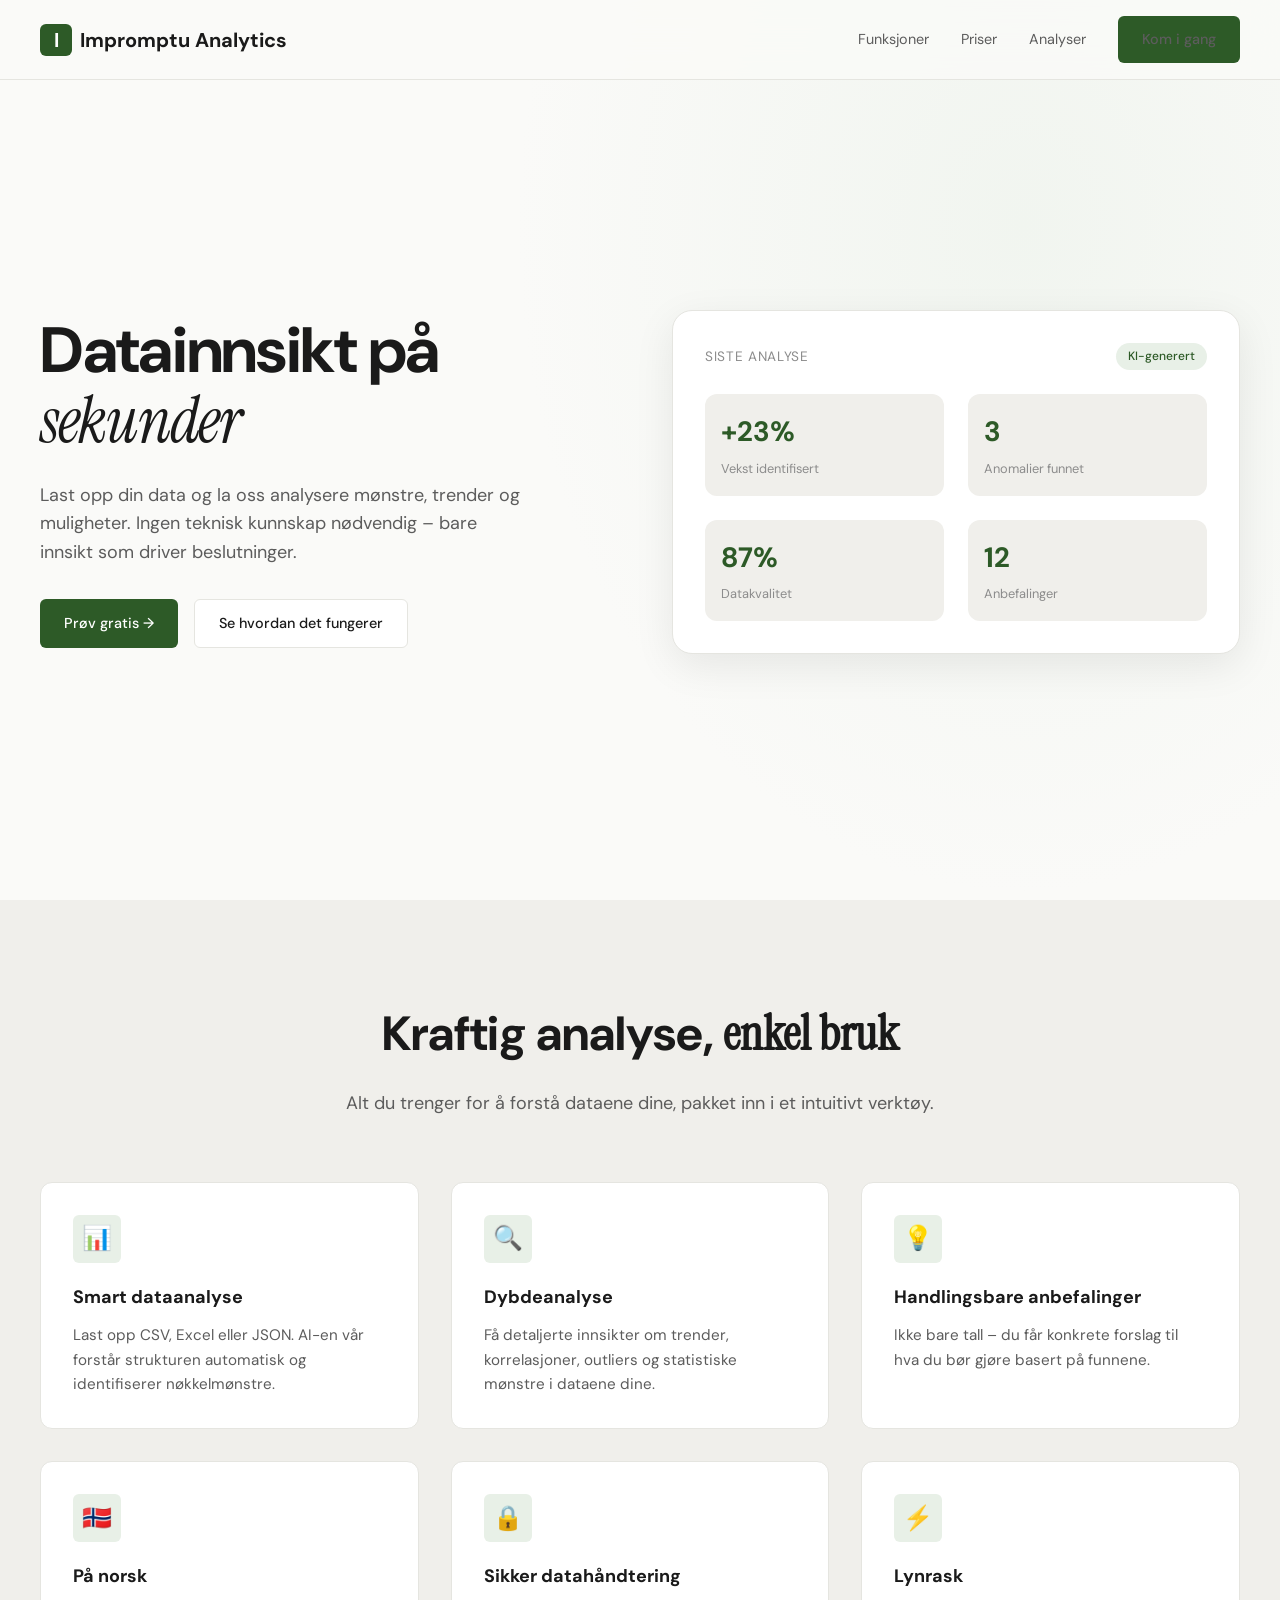
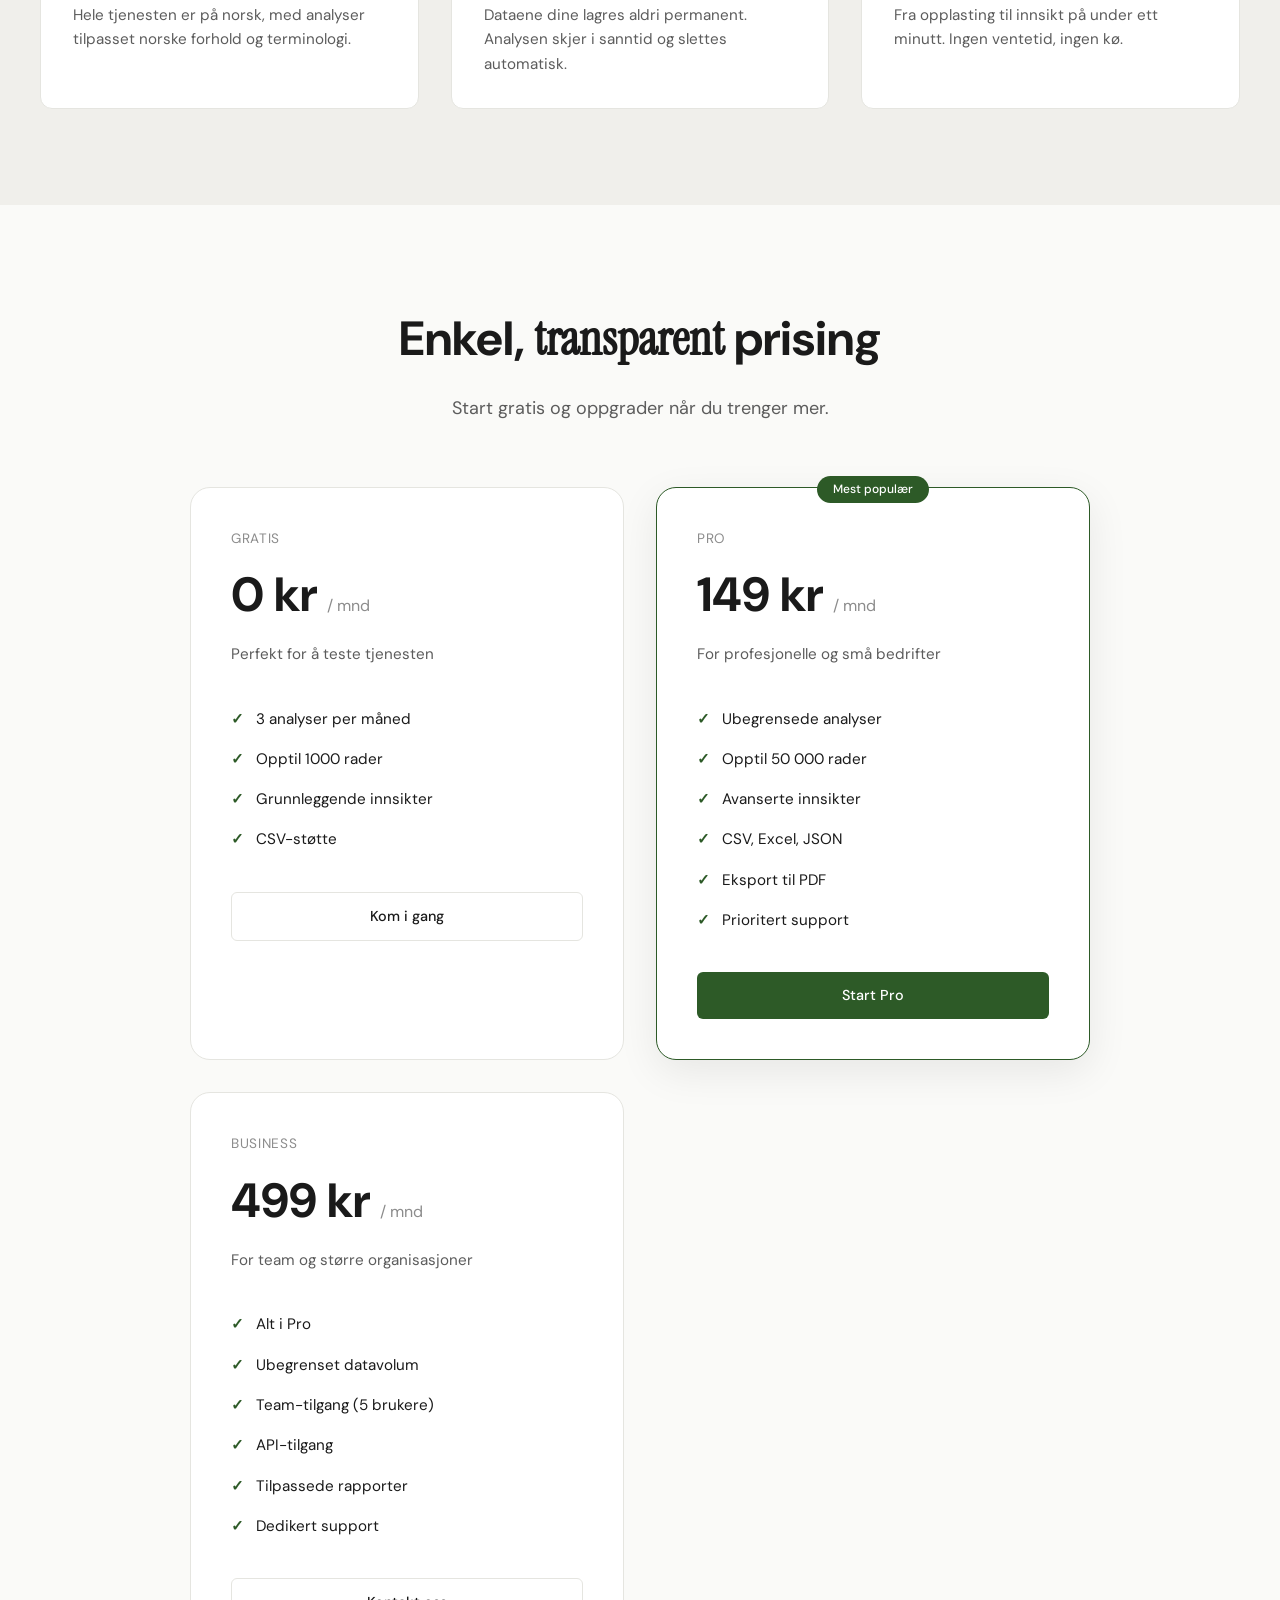
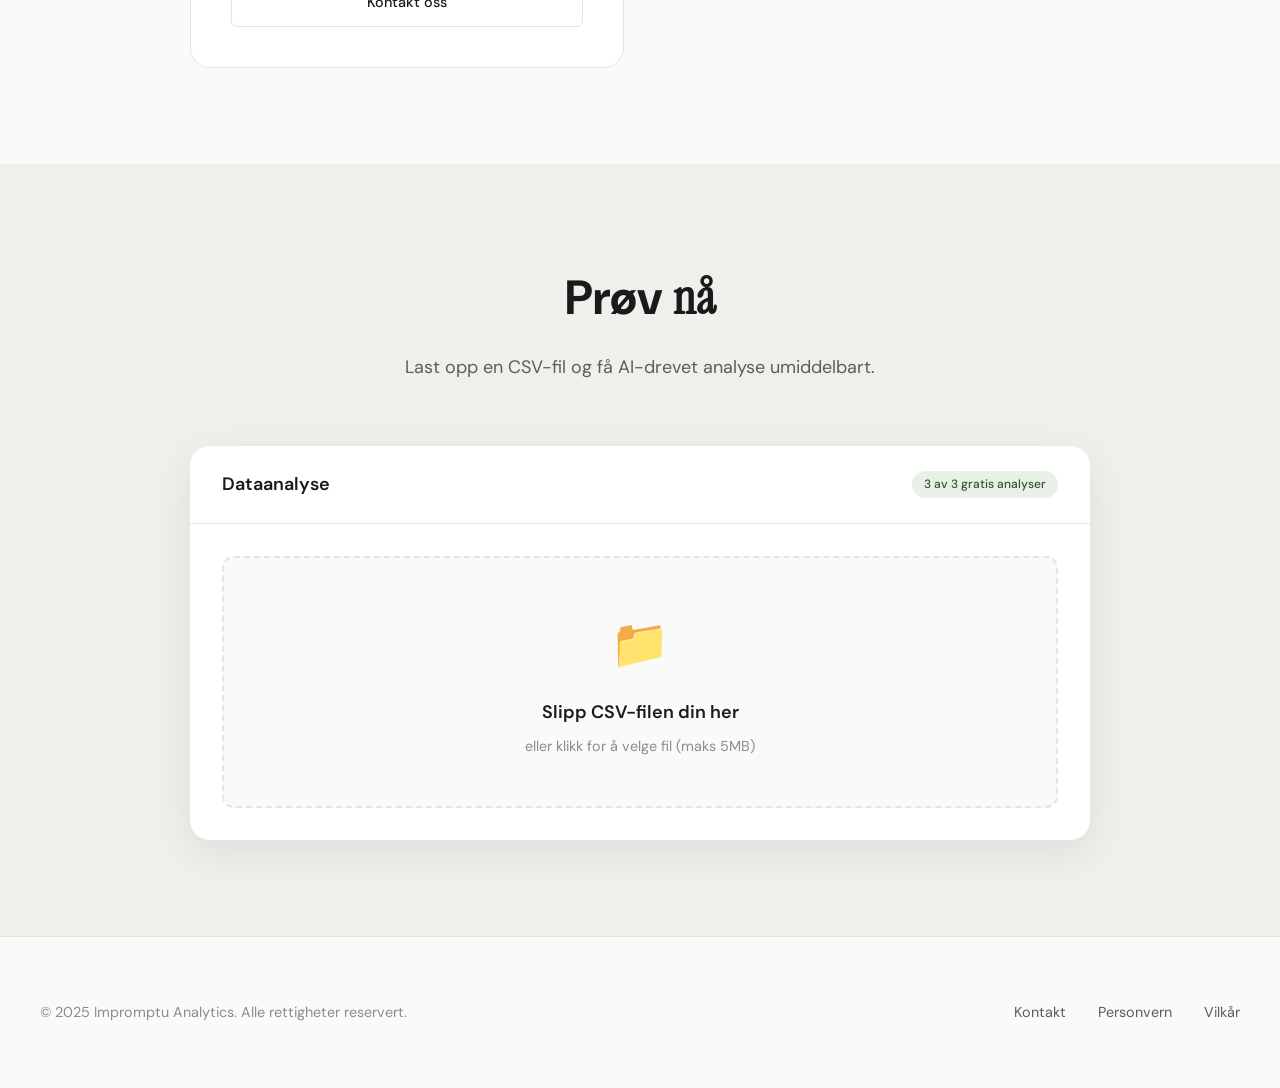
==== index.html @ bb156996 "Update title in index.html for clarity" ====
<!DOCTYPE html>
<html lang="no">
<head>
    <meta charset="UTF-8">
    <meta name="viewport" content="width=device-width, initial-scale=1.0">
    <title>Impromptu Analytics - Datainnsikt</title>
    <meta name="description" content="Få profesjonelle datainnsikter på sekunder. Last opp dine data, så vil vi analysere mønstre, trender og muligheter.">
    
    <!-- Fonts -->
    <link rel="preconnect" href="https://fonts.googleapis.com">
    <link rel="preconnect" href="https://fonts.gstatic.com" crossorigin>
    <link href="https://fonts.googleapis.com/css2?family=DM+Sans:ital,opsz,wght@0,9..40,400;0,9..40,500;0,9..40,700;1,9..40,400&family=Instrument+Serif:ital@0;1&display=swap" rel="stylesheet">
    
    <style>
        :root {
            --bg-primary: #FAFAF8;
            --bg-secondary: #F0EFEB;
            --bg-card: #FFFFFF;
            --text-primary: #1A1A1A;
            --text-secondary: #5C5C5C;
            --text-muted: #8C8C8C;
            --accent: #2D5A27;
            --accent-light: #4A7C43;
            --accent-bg: #E8F0E7;
            --border: #E5E5E0;
            --error: #B54B4B;
            --success: #2D5A27;
            --shadow-sm: 0 1px 2px rgba(0,0,0,0.04);
            --shadow-md: 0 4px 12px rgba(0,0,0,0.06);
            --shadow-lg: 0 12px 40px rgba(0,0,0,0.08);
            --radius-sm: 6px;
            --radius-md: 12px;
            --radius-lg: 20px;
        }
        
        * {
            margin: 0;
            padding: 0;
            box-sizing: border-box;
        }
        
        html {
            scroll-behavior: smooth;
        }
        
        body {
            font-family: 'DM Sans', sans-serif;
            background: var(--bg-primary);
            color: var(--text-primary);
            line-height: 1.6;
            overflow-x: hidden;
        }
        
        .serif {
            font-family: 'Instrument Serif', serif;
        }
        
        /* Navigation */
        nav {
            position: fixed;
            top: 0;
            left: 0;
            right: 0;
            z-index: 100;
            padding: 1rem 2rem;
            background: rgba(250, 250, 248, 0.9);
            backdrop-filter: blur(20px);
            border-bottom: 1px solid var(--border);
        }
        
        .nav-inner {
            max-width: 1200px;
            margin: 0 auto;
            display: flex;
            justify-content: space-between;
            align-items: center;
        }
        
        .logo {
            font-size: 1.25rem;
            font-weight: 700;
            color: var(--text-primary);
            text-decoration: none;
            display: flex;
            align-items: center;
            gap: 0.5rem;
        }
        
        .logo-mark {
            width: 32px;
            height: 32px;
            background: var(--accent);
            border-radius: var(--radius-sm);
            display: flex;
            align-items: center;
            justify-content: center;
            color: white;
            font-weight: 700;
        }
        
        .nav-links {
            display: flex;
            gap: 2rem;
            align-items: center;
        }
        
        .nav-links a {
            text-decoration: none;
            color: var(--text-secondary);
            font-size: 0.9rem;
            transition: color 0.2s;
        }
        
        .nav-links a:hover {
            color: var(--text-primary);
        }
        
        .btn {
            display: inline-flex;
            align-items: center;
            gap: 0.5rem;
            padding: 0.75rem 1.5rem;
            border-radius: var(--radius-sm);
            font-size: 0.9rem;
            font-weight: 500;
            text-decoration: none;
            cursor: pointer;
            border: none;
            transition: all 0.2s;
        }
        
        .btn-primary {
            background: var(--accent);
            color: white;
        }
        
        .btn-primary:hover {
            background: var(--accent-light);
            transform: translateY(-1px);
            box-shadow: var(--shadow-md);
        }
        
        .btn-secondary {
            background: var(--bg-card);
            color: var(--text-primary);
            border: 1px solid var(--border);
        }
        
        .btn-secondary:hover {
            background: var(--bg-secondary);
        }
        
        /* Hero Section */
        .hero {
            min-height: 100vh;
            padding: 8rem 2rem 4rem;
            display: flex;
            align-items: center;
            position: relative;
            overflow: hidden;
        }
        
        .hero::before {
            content: '';
            position: absolute;
            top: -50%;
            right: -20%;
            width: 80%;
            height: 150%;
            background: radial-gradient(ellipse at center, var(--accent-bg) 0%, transparent 70%);
            opacity: 0.5;
            pointer-events: none;
        }
        
        .hero-inner {
            max-width: 1200px;
            margin: 0 auto;
            display: grid;
            grid-template-columns: 1fr 1fr;
            gap: 4rem;
            align-items: center;
            position: relative;
        }
        
        .hero-content h1 {
            font-size: clamp(2.5rem, 5vw, 4rem);
            line-height: 1.1;
            margin-bottom: 1.5rem;
            letter-spacing: -0.02em;
        }
        
        .hero-content h1 .serif {
            font-weight: 400;
            font-style: italic;
        }
        
        .hero-content p {
            font-size: 1.125rem;
            color: var(--text-secondary);
            margin-bottom: 2rem;
            max-width: 480px;
        }
        
        .hero-cta {
            display: flex;
            gap: 1rem;
            flex-wrap: wrap;
        }
        
        .hero-visual {
            position: relative;
        }
        
        .hero-card {
            background: var(--bg-card);
            border-radius: var(--radius-lg);
            padding: 2rem;
            box-shadow: var(--shadow-lg);
            border: 1px solid var(--border);
            animation: float 6s ease-in-out infinite;
        }
        
        @keyframes float {
            0%, 100% { transform: translateY(0); }
            50% { transform: translateY(-10px); }
        }
        
        .hero-card-header {
            display: flex;
            justify-content: space-between;
            align-items: center;
            margin-bottom: 1.5rem;
        }
        
        .hero-card-title {
            font-size: 0.85rem;
            color: var(--text-muted);
            text-transform: uppercase;
            letter-spacing: 0.05em;
        }
        
        .badge {
            background: var(--accent-bg);
            color: var(--accent);
            padding: 0.25rem 0.75rem;
            border-radius: 999px;
            font-size: 0.75rem;
            font-weight: 500;
        }
        
        .metric-grid {
            display: grid;
            grid-template-columns: repeat(2, 1fr);
            gap: 1.5rem;
        }
        
        .metric {
            padding: 1rem;
            background: var(--bg-secondary);
            border-radius: var(--radius-md);
        }
        
        .metric-value {
            font-size: 1.75rem;
            font-weight: 700;
            color: var(--accent);
        }
        
        .metric-label {
            font-size: 0.8rem;
            color: var(--text-muted);
            margin-top: 0.25rem;
        }
        
        /* Features Section */
        .features {
            padding: 6rem 2rem;
            background: var(--bg-secondary);
        }
        
        .section-inner {
            max-width: 1200px;
            margin: 0 auto;
        }
        
        .section-header {
            text-align: center;
            margin-bottom: 4rem;
        }
        
        .section-header h2 {
            font-size: clamp(2rem, 4vw, 3rem);
            margin-bottom: 1rem;
        }
        
        .section-header p {
            color: var(--text-secondary);
            font-size: 1.125rem;
            max-width: 600px;
            margin: 0 auto;
        }
        
        .features-grid {
            display: grid;
            grid-template-columns: repeat(auto-fit, minmax(300px, 1fr));
            gap: 2rem;
        }
        
        .feature-card {
            background: var(--bg-card);
            padding: 2rem;
            border-radius: var(--radius-md);
            border: 1px solid var(--border);
            transition: transform 0.3s, box-shadow 0.3s;
        }
        
        .feature-card:hover {
            transform: translateY(-4px);
            box-shadow: var(--shadow-md);
        }
        
        .feature-icon {
            width: 48px;
            height: 48px;
            background: var(--accent-bg);
            border-radius: var(--radius-sm);
            display: flex;
            align-items: center;
            justify-content: center;
            margin-bottom: 1.25rem;
            font-size: 1.5rem;
        }
        
        .feature-card h3 {
            font-size: 1.125rem;
            margin-bottom: 0.75rem;
        }
        
        .feature-card p {
            color: var(--text-secondary);
            font-size: 0.95rem;
        }
        
        /* Pricing Section */
        .pricing {
            padding: 6rem 2rem;
        }
        
        .pricing-grid {
            display: grid;
            grid-template-columns: repeat(auto-fit, minmax(280px, 1fr));
            gap: 2rem;
            max-width: 900px;
            margin: 0 auto;
        }
        
        .pricing-card {
            background: var(--bg-card);
            padding: 2.5rem;
            border-radius: var(--radius-lg);
            border: 1px solid var(--border);
            position: relative;
        }
        
        .pricing-card.featured {
            border-color: var(--accent);
            box-shadow: var(--shadow-lg);
        }
        
        .pricing-card.featured::before {
            content: 'Mest populær';
            position: absolute;
            top: -12px;
            left: 50%;
            transform: translateX(-50%);
            background: var(--accent);
            color: white;
            padding: 0.25rem 1rem;
            border-radius: 999px;
            font-size: 0.75rem;
            font-weight: 500;
        }
        
        .pricing-tier {
            font-size: 0.85rem;
            color: var(--text-muted);
            text-transform: uppercase;
            letter-spacing: 0.05em;
            margin-bottom: 0.5rem;
        }
        
        .pricing-price {
            font-size: 3rem;
            font-weight: 700;
            margin-bottom: 0.5rem;
        }
        
        .pricing-price span {
            font-size: 1rem;
            font-weight: 400;
            color: var(--text-muted);
        }
        
        .pricing-desc {
            color: var(--text-secondary);
            margin-bottom: 2rem;
            font-size: 0.95rem;
        }
        
        .pricing-features {
            list-style: none;
            margin-bottom: 2rem;
        }
        
        .pricing-features li {
            padding: 0.5rem 0;
            display: flex;
            align-items: center;
            gap: 0.75rem;
            font-size: 0.95rem;
        }
        
        .pricing-features li::before {
            content: '✓';
            color: var(--accent);
            font-weight: 700;
        }
        
        .pricing-card .btn {
            width: 100%;
            justify-content: center;
        }
        
        /* App Section */
        .app-section {
            padding: 6rem 2rem;
            background: var(--bg-secondary);
        }
        
        #app-container {
            max-width: 900px;
            margin: 0 auto;
            background: var(--bg-card);
            border-radius: var(--radius-lg);
            box-shadow: var(--shadow-lg);
            overflow: hidden;
        }
        
        .app-header {
            padding: 1.5rem 2rem;
            border-bottom: 1px solid var(--border);
            display: flex;
            justify-content: space-between;
            align-items: center;
        }
        
        .app-title {
            font-size: 1.125rem;
            font-weight: 600;
        }
        
        .app-body {
            padding: 2rem;
        }
        
        /* Upload Zone */
        .upload-zone {
            border: 2px dashed var(--border);
            border-radius: var(--radius-md);
            padding: 3rem 2rem;
            text-align: center;
            cursor: pointer;
            transition: all 0.3s;
            background: var(--bg-primary);
        }
        
        .upload-zone:hover {
            border-color: var(--accent);
            background: var(--accent-bg);
        }
        
        .upload-zone.dragover {
            border-color: var(--accent);
            background: var(--accent-bg);
            transform: scale(1.01);
        }
        
        .upload-icon {
            font-size: 3rem;
            margin-bottom: 1rem;
        }
        
        .upload-title {
            font-size: 1.125rem;
            font-weight: 600;
            margin-bottom: 0.5rem;
        }
        
        .upload-subtitle {
            color: var(--text-muted);
            font-size: 0.9rem;
        }
        
        .file-input {
            display: none;
        }
        
        /* Data Preview */
        .data-preview {
            margin-top: 2rem;
            display: none;
        }
        
        .data-preview.active {
            display: block;
        }
        
        .preview-header {
            display: flex;
            justify-content: space-between;
            align-items: center;
            margin-bottom: 1rem;
        }
        
        .preview-title {
            font-weight: 600;
        }
        
        .preview-meta {
            color: var(--text-muted);
            font-size: 0.85rem;
        }
        
        .data-table-container {
            overflow-x: auto;
            border: 1px solid var(--border);
            border-radius: var(--radius-sm);
            max-height: 300px;
        }
        
        .data-table {
            width: 100%;
            border-collapse: collapse;
            font-size: 0.85rem;
        }
        
        .data-table th,
        .data-table td {
            padding: 0.75rem 1rem;
            text-align: left;
            border-bottom: 1px solid var(--border);
            white-space: nowrap;
        }
        
        .data-table th {
            background: var(--bg-secondary);
            font-weight: 600;
            position: sticky;
            top: 0;
        }
        
        .data-table tr:hover {
            background: var(--bg-primary);
        }
        
        /* Analysis Controls */
        .analysis-controls {
            margin-top: 2rem;
            padding: 1.5rem;
            background: var(--bg-primary);
            border-radius: var(--radius-md);
            display: none;
        }
        
        .analysis-controls.active {
            display: block;
        }
        
        .control-group {
            margin-bottom: 1.5rem;
        }
        
        .control-label {
            font-size: 0.85rem;
            font-weight: 500;
            margin-bottom: 0.5rem;
            display: block;
        }
        
        .control-input {
            width: 100%;
            padding: 0.75rem 1rem;
            border: 1px solid var(--border);
            border-radius: var(--radius-sm);
            font-size: 0.95rem;
            font-family: inherit;
            background: var(--bg-card);
            transition: border-color 0.2s;
        }
        
        .control-input:focus {
            outline: none;
            border-color: var(--accent);
        }
        
        textarea.control-input {
            resize: vertical;
            min-height: 80px;
        }
        
        /* Analysis Results */
        .analysis-results {
            margin-top: 2rem;
            display: none;
        }
        
        .analysis-results.active {
            display: block;
        }
        
        .results-header {
            display: flex;
            justify-content: space-between;
            align-items: center;
            margin-bottom: 1.5rem;
        }
        
        .results-title {
            font-size: 1.25rem;
            font-weight: 600;
        }
        
        .results-content {
            background: var(--bg-primary);
            border-radius: var(--radius-md);
            padding: 2rem;
            border: 1px solid var(--border);
        }
        
        .results-content h3 {
            font-size: 1.1rem;
            margin: 1.5rem 0 0.75rem;
            color: var(--accent);
        }
        
        .results-content h3:first-child {
            margin-top: 0;
        }
        
        .results-content p {
            margin-bottom: 1rem;
            color: var(--text-secondary);
        }
        
        .results-content ul {
            margin: 0.5rem 0 1rem 1.5rem;
            color: var(--text-secondary);
        }
        
        .results-content li {
            margin-bottom: 0.5rem;
        }
        
        /* Loading State */
        .loading {
            display: flex;
            flex-direction: column;
            align-items: center;
            justify-content: center;
            padding: 3rem;
            text-align: center;
        }
        
        .loading-spinner {
            width: 48px;
            height: 48px;
            border: 3px solid var(--border);
            border-top-color: var(--accent);
            border-radius: 50%;
            animation: spin 1s linear infinite;
            margin-bottom: 1rem;
        }
        
        @keyframes spin {
            to { transform: rotate(360deg); }
        }
        
        .loading-text {
            color: var(--text-secondary);
        }
        
        /* Footer */
        footer {
            padding: 4rem 2rem;
            border-top: 1px solid var(--border);
        }
        
        .footer-inner {
            max-width: 1200px;
            margin: 0 auto;
            display: flex;
            justify-content: space-between;
            align-items: center;
            flex-wrap: wrap;
            gap: 2rem;
        }
        
        .footer-copy {
            color: var(--text-muted);
            font-size: 0.9rem;
        }
        
        .footer-links {
            display: flex;
            gap: 2rem;
        }
        
        .footer-links a {
            color: var(--text-secondary);
            text-decoration: none;
            font-size: 0.9rem;
        }
        
        .footer-links a:hover {
            color: var(--text-primary);
        }
        
        /* Responsive */
        @media (max-width: 768px) {
            .hero-inner {
                grid-template-columns: 1fr;
                text-align: center;
            }
            
            .hero-content p {
                margin-left: auto;
                margin-right: auto;
            }
            
            .hero-cta {
                justify-content: center;
            }
            
            .nav-links {
                display: none;
            }
            
            .pricing-grid {
                grid-template-columns: 1fr;
            }
        }
        
        /* Toast Notifications */
        .toast {
            position: fixed;
            bottom: 2rem;
            right: 2rem;
            background: var(--text-primary);
            color: white;
            padding: 1rem 1.5rem;
            border-radius: var(--radius-sm);
            font-size: 0.9rem;
            transform: translateY(100px);
            opacity: 0;
            transition: all 0.3s;
            z-index: 1000;
        }
        
        .toast.show {
            transform: translateY(0);
            opacity: 1;
        }
        
        .toast.error {
            background: var(--error);
        }
        
        .toast.success {
            background: var(--success);
        }
    </style>
</head>
<body>
    <!-- Navigation -->
    <nav>
        <div class="nav-inner">
            <a href="#" class="logo">
                <div class="logo-mark">I</div>
                Impromptu Analytics
            </a>
            <div class="nav-links">
                <a href="#features">Funksjoner</a>
                <a href="#pricing">Priser</a>
                <a href="#app">Analyser</a>
                <a href="#app" class="btn btn-primary">Kom i gang</a>
            </div>
        </div>
    </nav>
    
    <!-- Hero Section -->
    <section class="hero">
        <div class="hero-inner">
            <div class="hero-content">
                <h1>
                    Datainnsikt på <span class="serif">sekunder</span>
                </h1>
                <p>
                    Last opp din data og la oss analysere mønstre, trender og muligheter. 
                    Ingen teknisk kunnskap nødvendig – bare innsikt som driver beslutninger.
                </p>
                <div class="hero-cta">
                    <a href="#app" class="btn btn-primary">
                        Prøv gratis →
                    </a>
                    <a href="#features" class="btn btn-secondary">
                        Se hvordan det fungerer
                    </a>
                </div>
            </div>
            <div class="hero-visual">
                <div class="hero-card">
                    <div class="hero-card-header">
                        <span class="hero-card-title">Siste analyse</span>
                        <span class="badge">KI-generert</span>
                    </div>
                    <div class="metric-grid">
                        <div class="metric">
                            <div class="metric-value">+23%</div>
                            <div class="metric-label">Vekst identifisert</div>
                        </div>
                        <div class="metric">
                            <div class="metric-value">3</div>
                            <div class="metric-label">Anomalier funnet</div>
                        </div>
                        <div class="metric">
                            <div class="metric-value">87%</div>
                            <div class="metric-label">Datakvalitet</div>
                        </div>
                        <div class="metric">
                            <div class="metric-value">12</div>
                            <div class="metric-label">Anbefalinger</div>
                        </div>
                    </div>
                </div>
            </div>
        </div>
    </section>
    
    <!-- Features Section -->
    <section class="features" id="features">
        <div class="section-inner">
            <div class="section-header">
                <h2>Kraftig analyse, <span class="serif">enkel bruk</span></h2>
                <p>Alt du trenger for å forstå dataene dine, pakket inn i et intuitivt verktøy.</p>
            </div>
            <div class="features-grid">
                <div class="feature-card">
                    <div class="feature-icon">📊</div>
                    <h3>Smart dataanalyse</h3>
                    <p>Last opp CSV, Excel eller JSON. AI-en vår forstår strukturen automatisk og identifiserer nøkkelmønstre.</p>
                </div>
                <div class="feature-card">
                    <div class="feature-icon">🔍</div>
                    <h3>Dybdeanalyse</h3>
                    <p>Få detaljerte innsikter om trender, korrelasjoner, outliers og statistiske mønstre i dataene dine.</p>
                </div>
                <div class="feature-card">
                    <div class="feature-icon">💡</div>
                    <h3>Handlingsbare anbefalinger</h3>
                    <p>Ikke bare tall – du får konkrete forslag til hva du bør gjøre basert på funnene.</p>
                </div>
                <div class="feature-card">
                    <div class="feature-icon">🇳🇴</div>
                    <h3>På norsk</h3>
                    <p>Hele tjenesten er på norsk, med analyser tilpasset norske forhold og terminologi.</p>
                </div>
                <div class="feature-card">
                    <div class="feature-icon">🔒</div>
                    <h3>Sikker datahåndtering</h3>
                    <p>Dataene dine lagres aldri permanent. Analysen skjer i sanntid og slettes automatisk.</p>
                </div>
                <div class="feature-card">
                    <div class="feature-icon">⚡</div>
                    <h3>Lynrask</h3>
                    <p>Fra opplasting til innsikt på under ett minutt. Ingen ventetid, ingen kø.</p>
                </div>
            </div>
        </div>
    </section>
    
    <!-- Pricing Section -->
    <section class="pricing" id="pricing">
        <div class="section-inner">
            <div class="section-header">
                <h2>Enkel, <span class="serif">transparent</span> prising</h2>
                <p>Start gratis og oppgrader når du trenger mer.</p>
            </div>
            <div class="pricing-grid">
                <div class="pricing-card">
                    <div class="pricing-tier">Gratis</div>
                    <div class="pricing-price">0 kr <span>/ mnd</span></div>
                    <p class="pricing-desc">Perfekt for å teste tjenesten</p>
                    <ul class="pricing-features">
                        <li>3 analyser per måned</li>
                        <li>Opptil 1000 rader</li>
                        <li>Grunnleggende innsikter</li>
                        <li>CSV-støtte</li>
                    </ul>
                    <a href="#app" class="btn btn-secondary">Kom i gang</a>
                </div>
                <div class="pricing-card featured">
                    <div class="pricing-tier">Pro</div>
                    <div class="pricing-price">149 kr <span>/ mnd</span></div>
                    <p class="pricing-desc">For profesjonelle og små bedrifter</p>
                    <ul class="pricing-features">
                        <li>Ubegrensede analyser</li>
                        <li>Opptil 50 000 rader</li>
                        <li>Avanserte innsikter</li>
                        <li>CSV, Excel, JSON</li>
                        <li>Eksport til PDF</li>
                        <li>Prioritert support</li>
                    </ul>
                    <a href="#app" class="btn btn-primary">Start Pro</a>
                </div>
                <div class="pricing-card">
                    <div class="pricing-tier">Business</div>
                    <div class="pricing-price">499 kr <span>/ mnd</span></div>
                    <p class="pricing-desc">For team og større organisasjoner</p>
                    <ul class="pricing-features">
                        <li>Alt i Pro</li>
                        <li>Ubegrenset datavolum</li>
                        <li>Team-tilgang (5 brukere)</li>
                        <li>API-tilgang</li>
                        <li>Tilpassede rapporter</li>
                        <li>Dedikert support</li>
                    </ul>
                    <a href="mailto:kontakt@impromptu.no" class="btn btn-secondary">Kontakt oss</a>
                </div>
            </div>
        </div>
    </section>
    
    <!-- App Section -->
    <section class="app-section" id="app">
        <div class="section-header">
            <h2>Prøv <span class="serif">nå</span></h2>
            <p>Last opp en CSV-fil og få AI-drevet analyse umiddelbart.</p>
        </div>
        <div id="app-container">
            <div class="app-header">
                <span class="app-title">Dataanalyse</span>
                <span class="badge" id="usage-badge">3 av 3 gratis analyser</span>
            </div>
            <div class="app-body">
                <!-- Upload Zone -->
                <div class="upload-zone" id="upload-zone">
                    <div class="upload-icon">📁</div>
                    <div class="upload-title">Slipp CSV-filen din her</div>
                    <div class="upload-subtitle">eller klikk for å velge fil (maks 5MB)</div>
                    <input type="file" class="file-input" id="file-input" accept=".csv">
                </div>
                
                <!-- Data Preview -->
                <div class="data-preview" id="data-preview">
                    <div class="preview-header">
                        <span class="preview-title" id="file-name">data.csv</span>
                        <span class="preview-meta" id="file-meta">0 rader × 0 kolonner</span>
                    </div>
                    <div class="data-table-container">
                        <table class="data-table" id="data-table">
                            <thead id="table-head"></thead>
                            <tbody id="table-body"></tbody>
                        </table>
                    </div>
                </div>
                
                <!-- Analysis Controls -->
                <div class="analysis-controls" id="analysis-controls">
                    <div class="control-group">
                        <label class="control-label">Hva vil du vite om dataene dine?</label>
                        <textarea class="control-input" id="analysis-question" placeholder="F.eks: Hvilke trender ser du i salgsdataene? Er det noen uvanlige mønstre? Hva bør jeg fokusere på?"></textarea>
                    </div>
                    <button class="btn btn-primary" id="analyze-btn" style="width: 100%;">
                        Analyser data →
                    </button>
                </div>
                
                <!-- Loading State -->
                <div class="loading" id="loading" style="display: none;">
                    <div class="loading-spinner"></div>
                    <div class="loading-text">Analyserer dataene dine...</div>
                </div>
                
                <!-- Results -->
                <div class="analysis-results" id="analysis-results">
                    <div class="results-header">
                        <span class="results-title">Analyseresultat</span>
                        <button class="btn btn-secondary" id="new-analysis-btn">Ny analyse</button>
                    </div>
                    <div class="results-content" id="results-content"></div>
                </div>
            </div>
        </div>
    </section>
    
    <!-- Footer -->
    <footer>
        <div class="footer-inner">
            <div class="footer-copy">
                © 2025 Impromptu Analytics. Alle rettigheter reservert.
            </div>
            <div class="footer-links">
                <a href="mailto:kontakt@impromptu.no">Kontakt</a>
                <a href="personvern.html">Personvern</a>
                <a href="vilkar.html">Vilkår</a>
            </div>
        </div>
    </footer>
    
    <!-- Toast -->
    <div class="toast" id="toast"></div>
    
    <script>
        // State
        let csvData = null;
        let csvHeaders = null;
        let analysesRemaining = 3;
        
        // DOM Elements
        const uploadZone = document.getElementById('upload-zone');
        const fileInput = document.getElementById('file-input');
        const dataPreview = document.getElementById('data-preview');
        const analysisControls = document.getElementById('analysis-controls');
        const analysisResults = document.getElementById('analysis-results');
        const loading = document.getElementById('loading');
        const toast = document.getElementById('toast');
        
        // Event Listeners
        uploadZone.addEventListener('click', () => fileInput.click());
        uploadZone.addEventListener('dragover', handleDragOver);
        uploadZone.addEventListener('dragleave', handleDragLeave);
        uploadZone.addEventListener('drop', handleDrop);
        fileInput.addEventListener('change', handleFileSelect);
        document.getElementById('analyze-btn').addEventListener('click', runAnalysis);
        document.getElementById('new-analysis-btn').addEventListener('click', resetAnalysis);
        
        function handleDragOver(e) {
            e.preventDefault();
            uploadZone.classList.add('dragover');
        }
        
        function handleDragLeave(e) {
            e.preventDefault();
            uploadZone.classList.remove('dragover');
        }
        
        function handleDrop(e) {
            e.preventDefault();
            uploadZone.classList.remove('dragover');
            const file = e.dataTransfer.files[0];
            if (file) processFile(file);
        }
        
        function handleFileSelect(e) {
            const file = e.target.files[0];
            if (file) processFile(file);
        }
        
        function processFile(file) {
            if (!file.name.endsWith('.csv')) {
                showToast('Vennligst last opp en CSV-fil', 'error');
                return;
            }
            
            if (file.size > 5 * 1024 * 1024) {
                showToast('Filen er for stor. Maks 5MB.', 'error');
                return;
            }
            
            const reader = new FileReader();
            reader.onload = (e) => {
                parseCSV(e.target.result, file.name);
            };
            reader.readAsText(file);
        }
        
        function parseCSV(content, fileName) {
            const lines = content.trim().split('\n');
            if (lines.length < 2) {
                showToast('CSV-filen må ha minst én overskriftsrad og én datarad', 'error');
                return;
            }
            
            csvHeaders = parseCSVLine(lines[0]);
            csvData = lines.slice(1).map(line => parseCSVLine(line));
            
            // Limit preview to 100 rows
            const previewData = csvData.slice(0, 100);
            
            // Update UI
            document.getElementById('file-name').textContent = fileName;
            document.getElementById('file-meta').textContent = `${csvData.length} rader × ${csvHeaders.length} kolonner`;
            
            // Build table
            const tableHead = document.getElementById('table-head');
            const tableBody = document.getElementById('table-body');
            
            tableHead.innerHTML = '<tr>' + csvHeaders.map(h => `<th>${escapeHtml(h)}</th>`).join('') + '</tr>';
            tableBody.innerHTML = previewData.map(row => 
                '<tr>' + row.map(cell => `<td>${escapeHtml(cell)}</td>`).join('') + '</tr>'
            ).join('');
            
            // Show sections
            dataPreview.classList.add('active');
            analysisControls.classList.add('active');
            analysisResults.classList.remove('active');
            
            showToast('Fil lastet! Skriv inn spørsmålet ditt og klikk Analyser.', 'success');
        }
        
        function parseCSVLine(line) {
            const result = [];
            let current = '';
            let inQuotes = false;
            
            for (let i = 0; i < line.length; i++) {
                const char = line[i];
                
                if (char === '"') {
                    inQuotes = !inQuotes;
                } else if ((char === ',' || char === ';') && !inQuotes) {
                    result.push(current.trim());
                    current = '';
                } else {
                    current += char;
                }
            }
            result.push(current.trim());
            
            return result;
        }
        
        function escapeHtml(text) {
            const div = document.createElement('div');
            div.textContent = text || '';
            return div.innerHTML;
        }
        
        async function runAnalysis() {
            const question = document.getElementById('analysis-question').value.trim();
            
            if (!question) {
                showToast('Skriv inn et spørsmål om dataene dine', 'error');
                return;
            }
            
            if (analysesRemaining <= 0) {
                showToast('Du har brukt alle gratis analyser. Oppgrader til Pro for ubegrenset tilgang.', 'error');
                return;
            }
            
            // Show loading
            loading.style.display = 'flex';
            analysisControls.classList.remove('active');
            
            try {
                // Prepare data summary for analysis
                const dataSummary = prepareDataSummary();
                
                // Call AI API
                const analysis = await callAI(dataSummary, question);
                
                // Update remaining analyses
                analysesRemaining--;
                document.getElementById('usage-badge').textContent = `${analysesRemaining} av 3 gratis analyser`;
                
                // Show results
                document.getElementById('results-content').innerHTML = formatAnalysis(analysis);
                loading.style.display = 'none';
                analysisResults.classList.add('active');
                
                showToast('Analyse fullført!', 'success');
                
            } catch (error) {
                loading.style.display = 'none';
                analysisControls.classList.add('active');
                showToast('Noe gikk galt. Prøv igjen.', 'error');
                console.error(error);
            }
        }
        
        function prepareDataSummary() {
            // Calculate basic statistics
            const numericColumns = [];
            const categoricalColumns = [];
            
            csvHeaders.forEach((header, idx) => {
                const values = csvData.map(row => row[idx]).filter(v => v !== '');
                const numericValues = values.map(v => parseFloat(v.replace(',', '.'))).filter(n => !isNaN(n));
                
                if (numericValues.length > values.length * 0.5) {
                    numericColumns.push({
                        name: header,
                        min: Math.min(...numericValues),
                        max: Math.max(...numericValues),
                        avg: numericValues.reduce((a, b) => a + b, 0) / numericValues.length,
                        count: numericValues.length
                    });
                } else {
                    const uniqueValues = [...new Set(values)];
                    categoricalColumns.push({
                        name: header,
                        uniqueCount: uniqueValues.length,
                        topValues: uniqueValues.slice(0, 10)
                    });
                }
            });
            
            // Sample rows
            const sampleRows = csvData.slice(0, 20);
            
            return {
                headers: csvHeaders,
                rowCount: csvData.length,
                columnCount: csvHeaders.length,
                numericColumns,
                categoricalColumns,
                sampleRows
            };
        }
        
        async function callAI(dataSummary, question) {
            const prompt = `Du er en ekspert dataanalytiker som hjelper norske brukere med å forstå dataene sine.

DATASETT INFORMASJON:
- Antall rader: ${dataSummary.rowCount}
- Antall kolonner: ${dataSummary.columnCount}
- Kolonner: ${dataSummary.headers.join(', ')}

NUMERISKE KOLONNER:
${dataSummary.numericColumns.map(c => `- ${c.name}: min=${c.min.toFixed(2)}, max=${c.max.toFixed(2)}, snitt=${c.avg.toFixed(2)}, antall=${c.count}`).join('\n') || 'Ingen numeriske kolonner'}

KATEGORISKE KOLONNER:
${dataSummary.categoricalColumns.map(c => `- ${c.name}: ${c.uniqueCount} unike verdier (eksempler: ${c.topValues.slice(0,5).join(', ')})`).join('\n') || 'Ingen kategoriske kolonner'}

UTVALG AV DATA (første 20 rader):
${dataSummary.sampleRows.map(row => row.join(' | ')).join('\n')}

BRUKERENS SPØRSMÅL:
${question}

Gi en grundig, innsiktsfull analyse på norsk. Strukturer svaret med:
1. Hovedfunn og mønstre
2. Statistiske observasjoner
3. Potensielle anomalier eller interessante datapunkter
4. Konkrete anbefalinger

Vær spesifikk og referer til faktiske tall fra dataene. Unngå generelle råd - fokuser på det som er unikt for dette datasettet.`;

            const response = await fetch('https://api.anthropic.com/v1/messages', {
                method: 'POST',
                headers: {
                    'Content-Type': 'application/json',
                },
                body: JSON.stringify({
                    model: 'claude-sonnet-4-20250514',
                    max_tokens: 2000,
                    messages: [
                        { role: 'user', content: prompt }
                    ]
                })
            });
            
            const data = await response.json();
            return data.content[0].text;
        }
        
        function formatAnalysis(text) {
            // Convert markdown-style formatting to HTML
            let html = text
                .replace(/^### (.*$)/gim, '<h3>$1</h3>')
                .replace(/^## (.*$)/gim, '<h3>$1</h3>')
                .replace(/^# (.*$)/gim, '<h3>$1</h3>')
                .replace(/^\*\*(.*)\*\*$/gim, '<h3>$1</h3>')
                .replace(/\*\*(.*?)\*\*/g, '<strong>$1</strong>')
                .replace(/\*(.*?)\*/g, '<em>$1</em>')
                .replace(/^- (.*$)/gim, '<li>$1</li>')
                .replace(/^(\d+)\. (.*$)/gim, '<li>$2</li>')
                .replace(/\n\n/g, '</p><p>')
                .replace(/\n/g, '<br>');
            
            // Wrap in paragraph
            html = '<p>' + html + '</p>';
            
            // Fix list formatting
            html = html.replace(/<\/li><br><li>/g, '</li><li>');
            html = html.replace(/(<li>.*<\/li>)/s, '<ul>$1</ul>');
            
            return html;
        }
        
        function resetAnalysis() {
            analysisResults.classList.remove('active');
            analysisControls.classList.add('active');
            document.getElementById('analysis-question').value = '';
        }
        
        function showToast(message, type = '') {
            toast.textContent = message;
            toast.className = 'toast show ' + type;
            setTimeout(() => {
                toast.classList.remove('show');
            }, 3000);
        }
        
        // Smooth scroll for anchor links
        document.querySelectorAll('a[href^="#"]').forEach(anchor => {
            anchor.addEventListener('click', function(e) {
                e.preventDefault();
                const target = document.querySelector(this.getAttribute('href'));
                if (target) {
                    target.scrollIntoView({ behavior: 'smooth', block: 'start' });
                }
            });
        });
    </script>
</body>
</html>
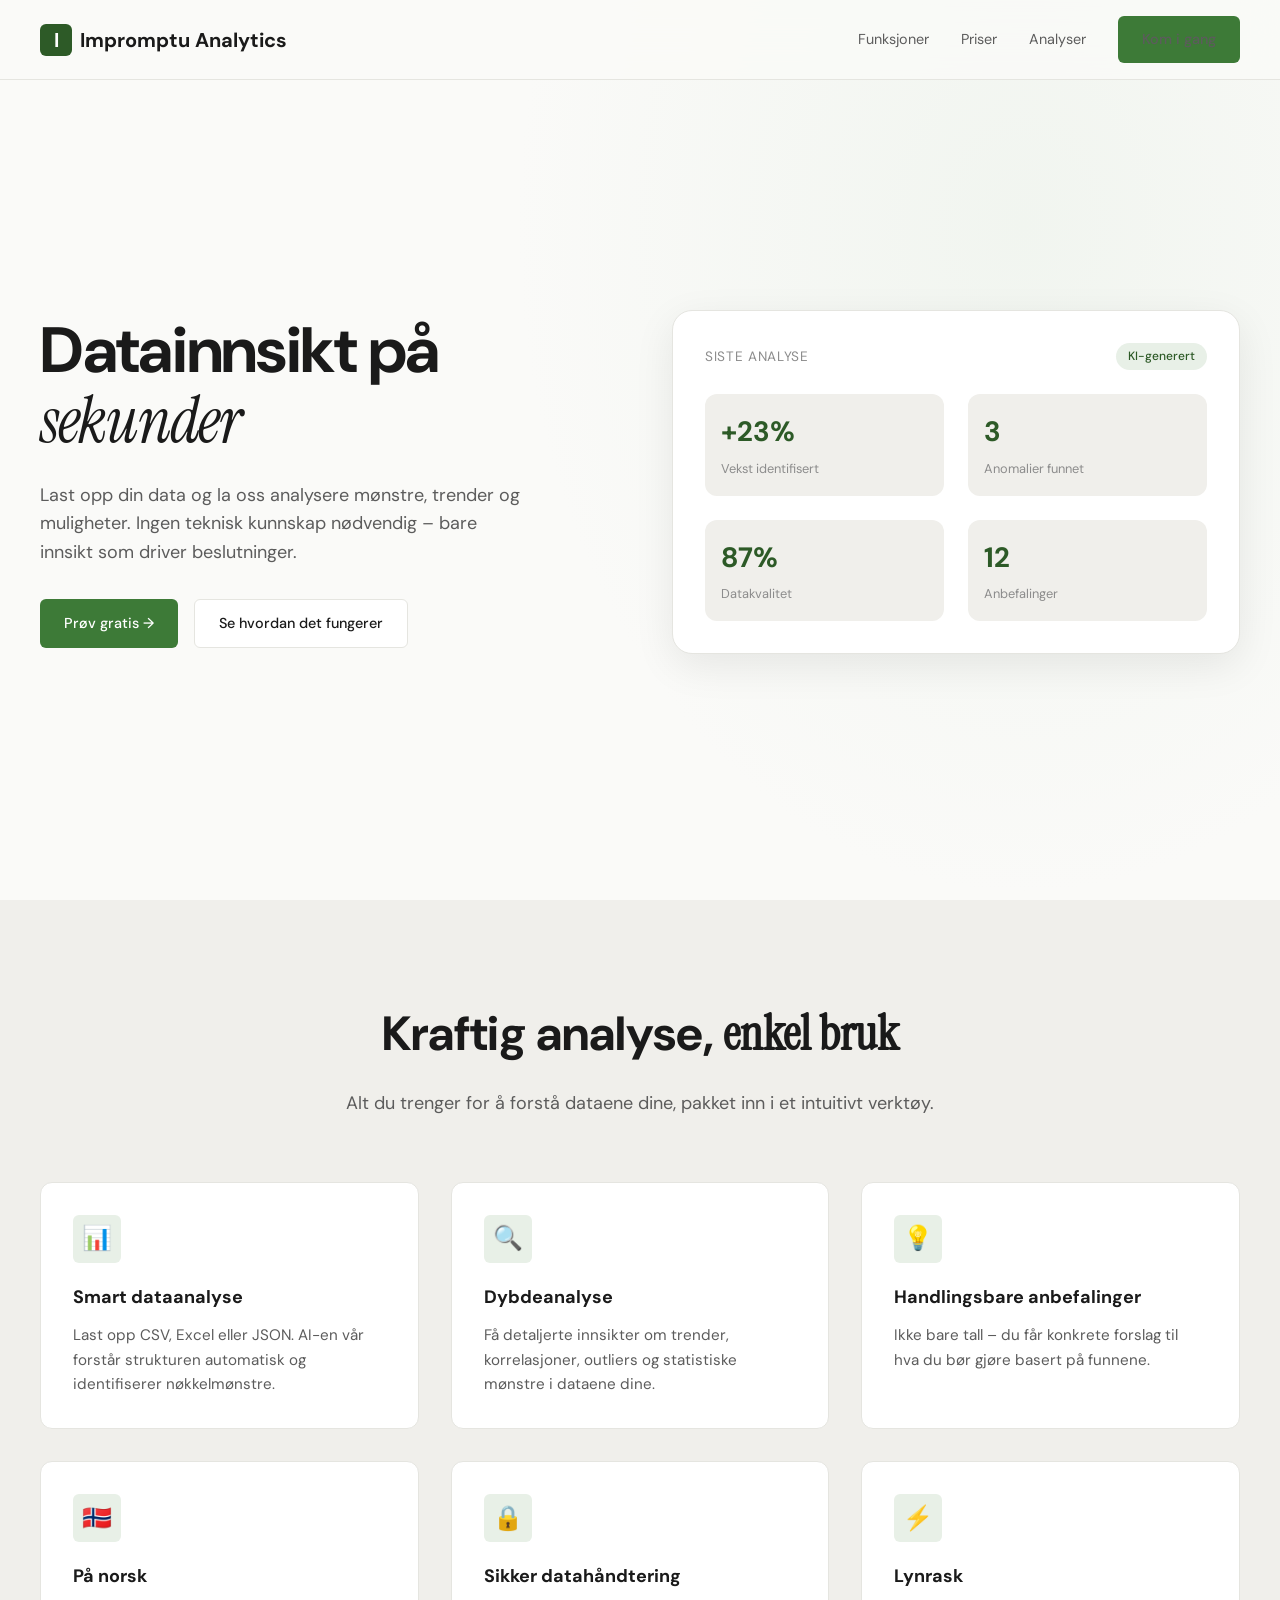
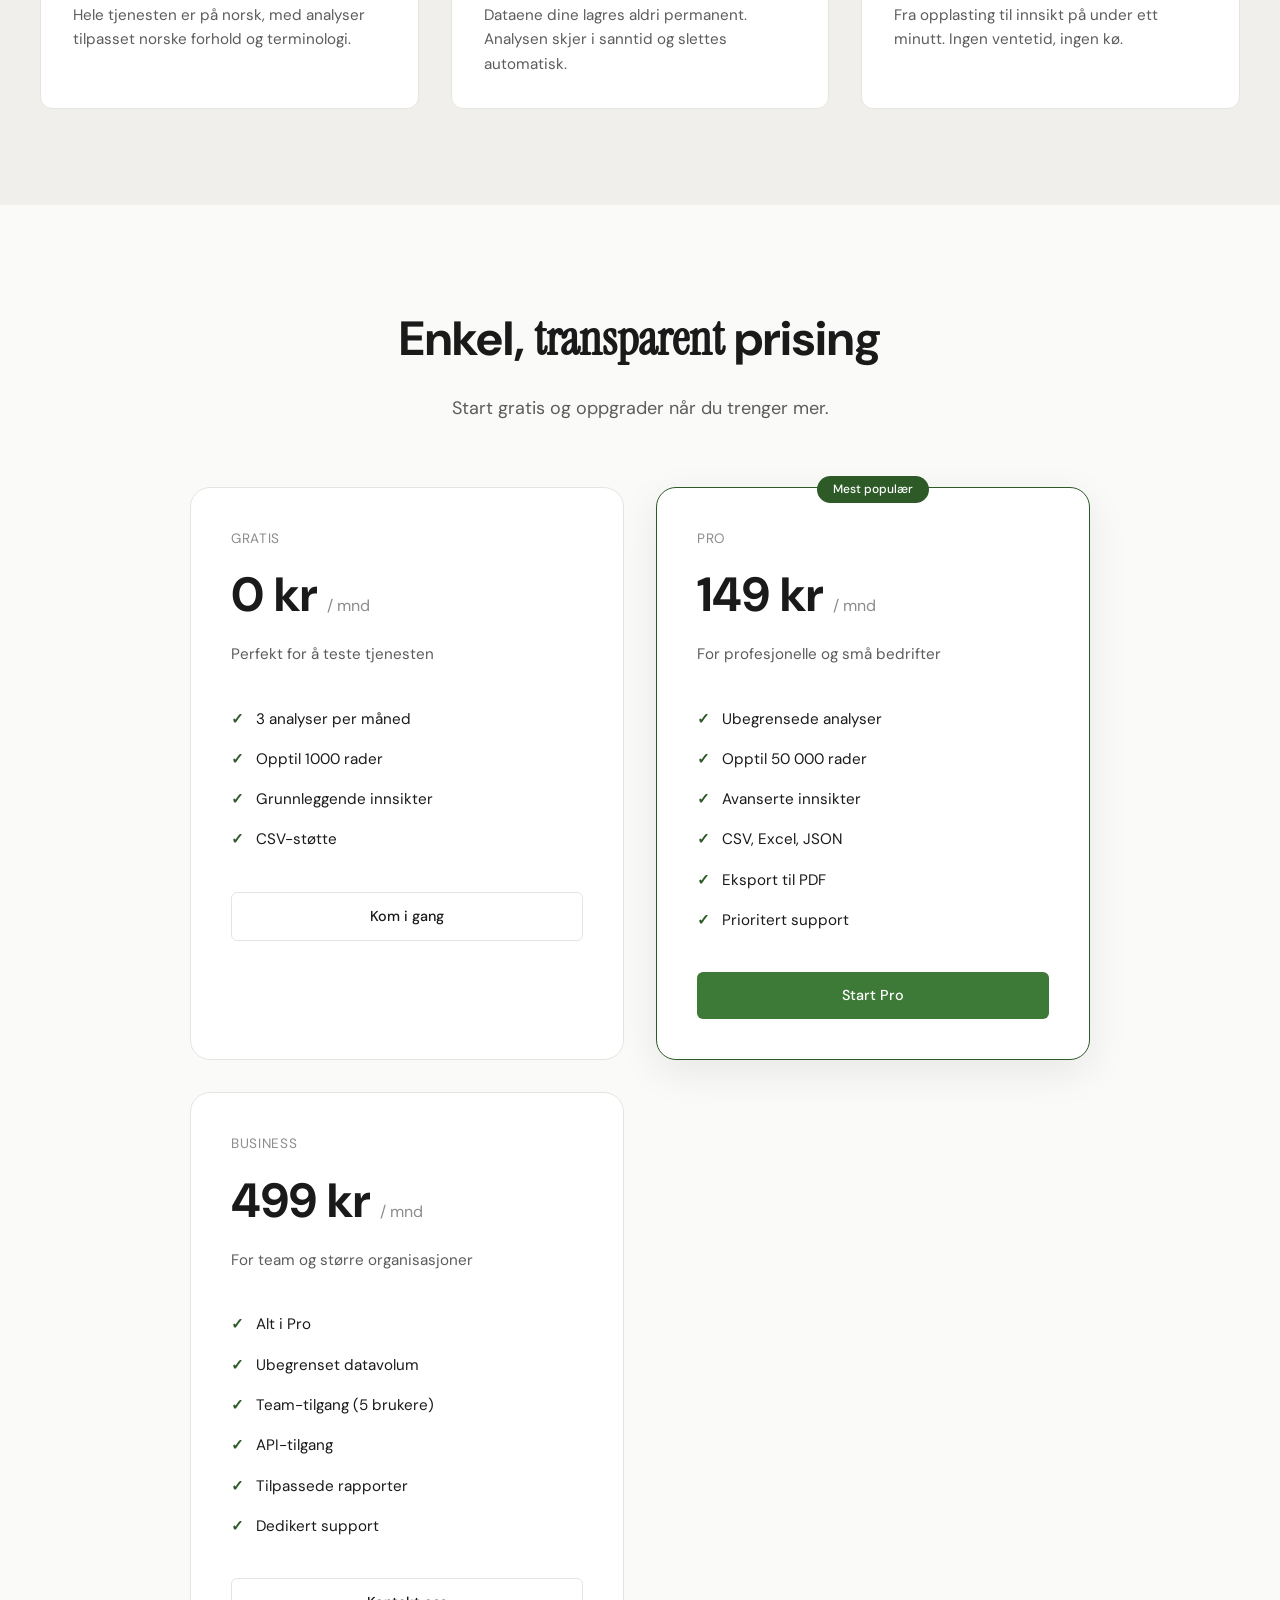
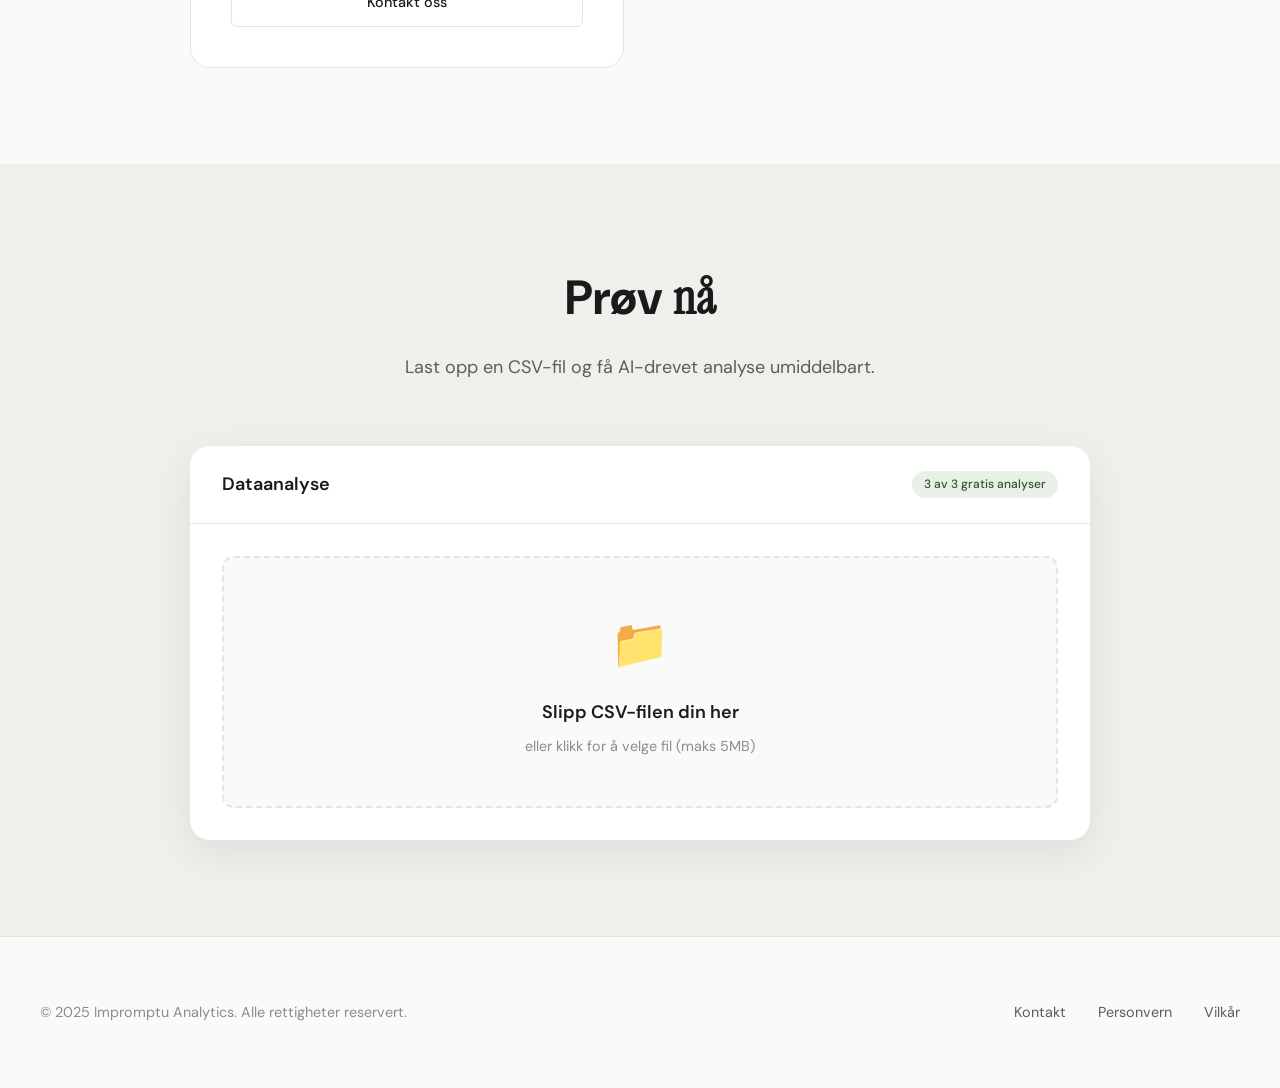
==== commit 22b83e33: "Change primary button background color" ====
--- a/index.html
+++ b/index.html
@@ -130,7 +130,7 @@
         }
         
         .btn-primary {
-            background: var(--accent);
+            background: #3D7A37;
             color: white;
         }
         
@@ -1230,50 +1230,21 @@
         }
         
         async function callAI(dataSummary, question) {
-            const prompt = `Du er en ekspert dataanalytiker som hjelper norske brukere med å forstå dataene sine.
-
-DATASETT INFORMASJON:
-- Antall rader: ${dataSummary.rowCount}
-- Antall kolonner: ${dataSummary.columnCount}
-- Kolonner: ${dataSummary.headers.join(', ')}
-
-NUMERISKE KOLONNER:
-${dataSummary.numericColumns.map(c => `- ${c.name}: min=${c.min.toFixed(2)}, max=${c.max.toFixed(2)}, snitt=${c.avg.toFixed(2)}, antall=${c.count}`).join('\n') || 'Ingen numeriske kolonner'}
-
-KATEGORISKE KOLONNER:
-${dataSummary.categoricalColumns.map(c => `- ${c.name}: ${c.uniqueCount} unike verdier (eksempler: ${c.topValues.slice(0,5).join(', ')})`).join('\n') || 'Ingen kategoriske kolonner'}
-
-UTVALG AV DATA (første 20 rader):
-${dataSummary.sampleRows.map(row => row.join(' | ')).join('\n')}
-
-BRUKERENS SPØRSMÅL:
-${question}
-
-Gi en grundig, innsiktsfull analyse på norsk. Strukturer svaret med:
-1. Hovedfunn og mønstre
-2. Statistiske observasjoner
-3. Potensielle anomalier eller interessante datapunkter
-4. Konkrete anbefalinger
-
-Vær spesifikk og referer til faktiske tall fra dataene. Unngå generelle råd - fokuser på det som er unikt for dette datasettet.`;
-
-            const response = await fetch('https://api.anthropic.com/v1/messages', {
-                method: 'POST',
-                headers: {
-                    'Content-Type': 'application/json',
-                },
-                body: JSON.stringify({
-                    model: 'claude-sonnet-4-20250514',
-                    max_tokens: 2000,
-                    messages: [
-                        { role: 'user', content: prompt }
-                    ]
-                })
-            });
-            
-            const data = await response.json();
-            return data.content[0].text;
-        }
+    const response = await fetch('/api/analyze', {
+        method: 'POST',
+        headers: {
+            'Content-Type': 'application/json',
+        },
+        body: JSON.stringify({ dataSummary, question })
+    });
+    
+    if (!response.ok) {
+        throw new Error('Analyse feilet');
+    }
+    
+    const data = await response.json();
+    return data.analysis;
+}
         
         function formatAnalysis(text) {
             // Convert markdown-style formatting to HTML
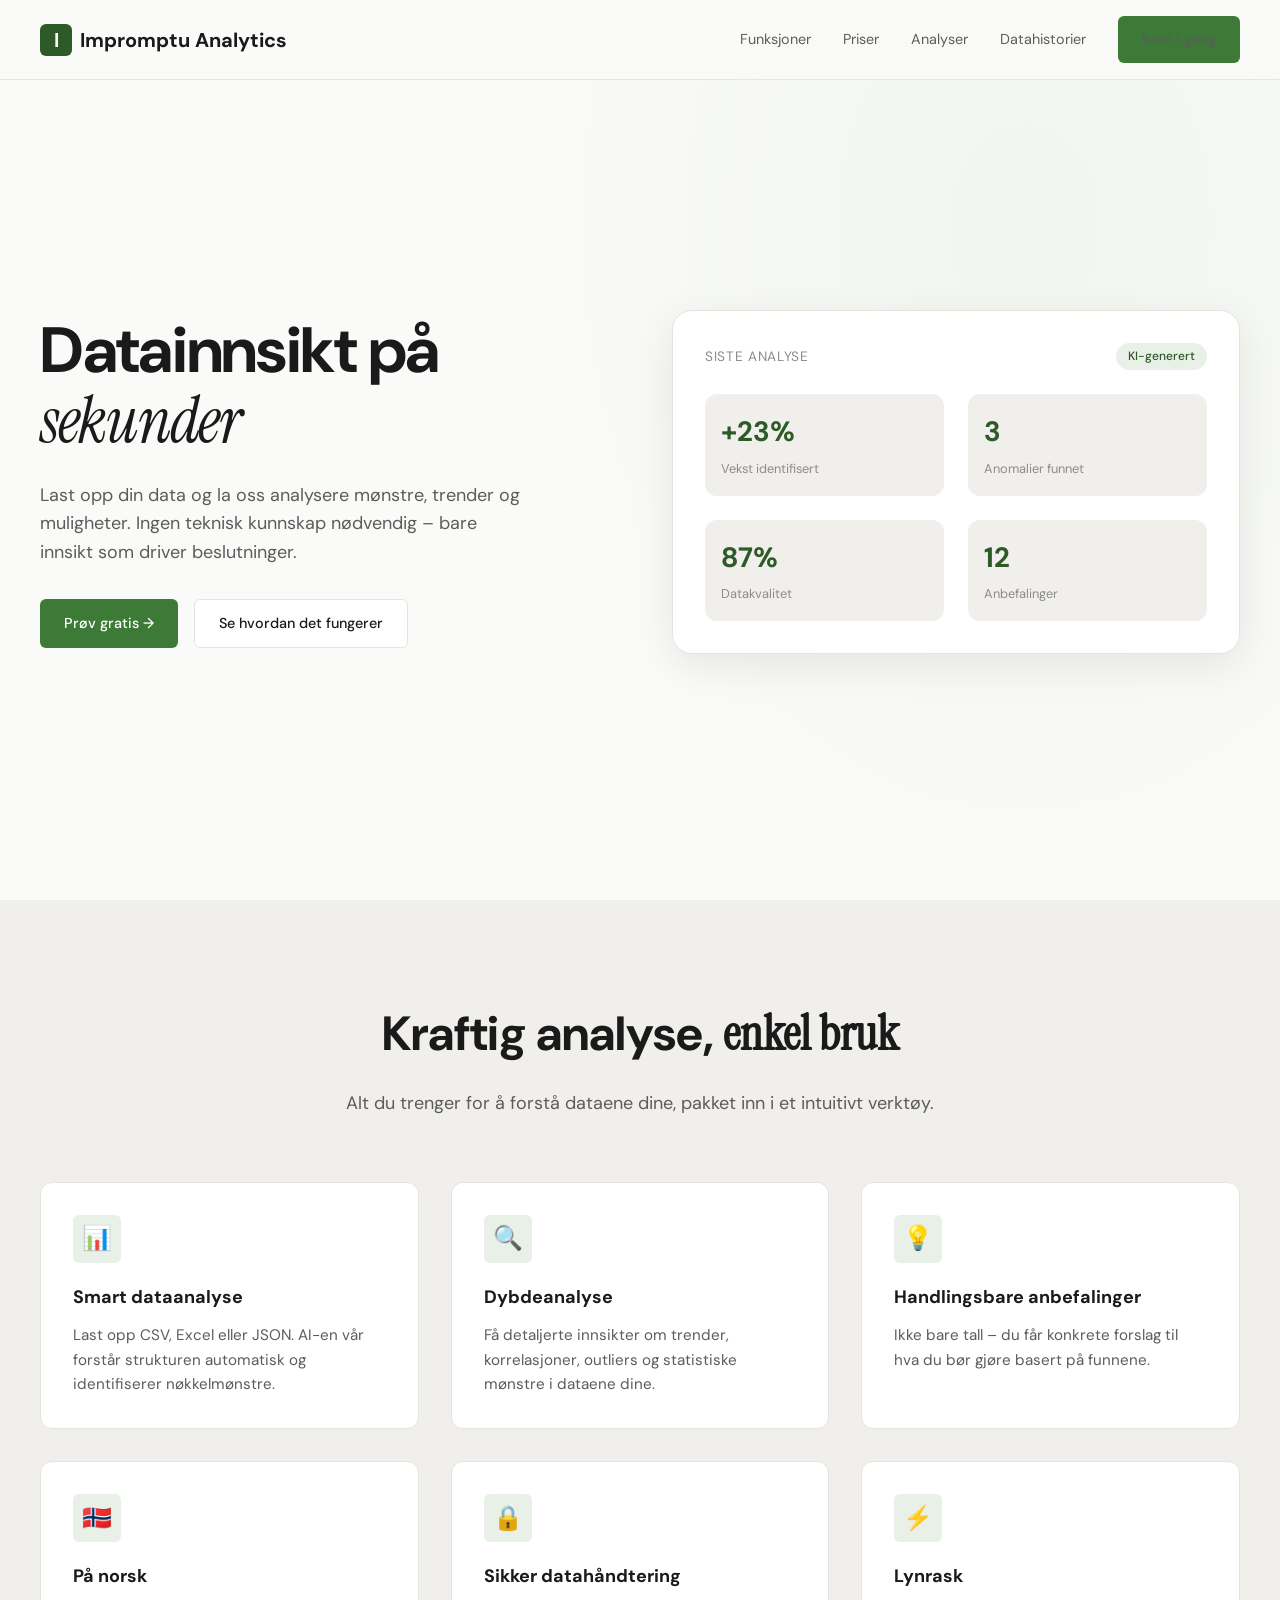
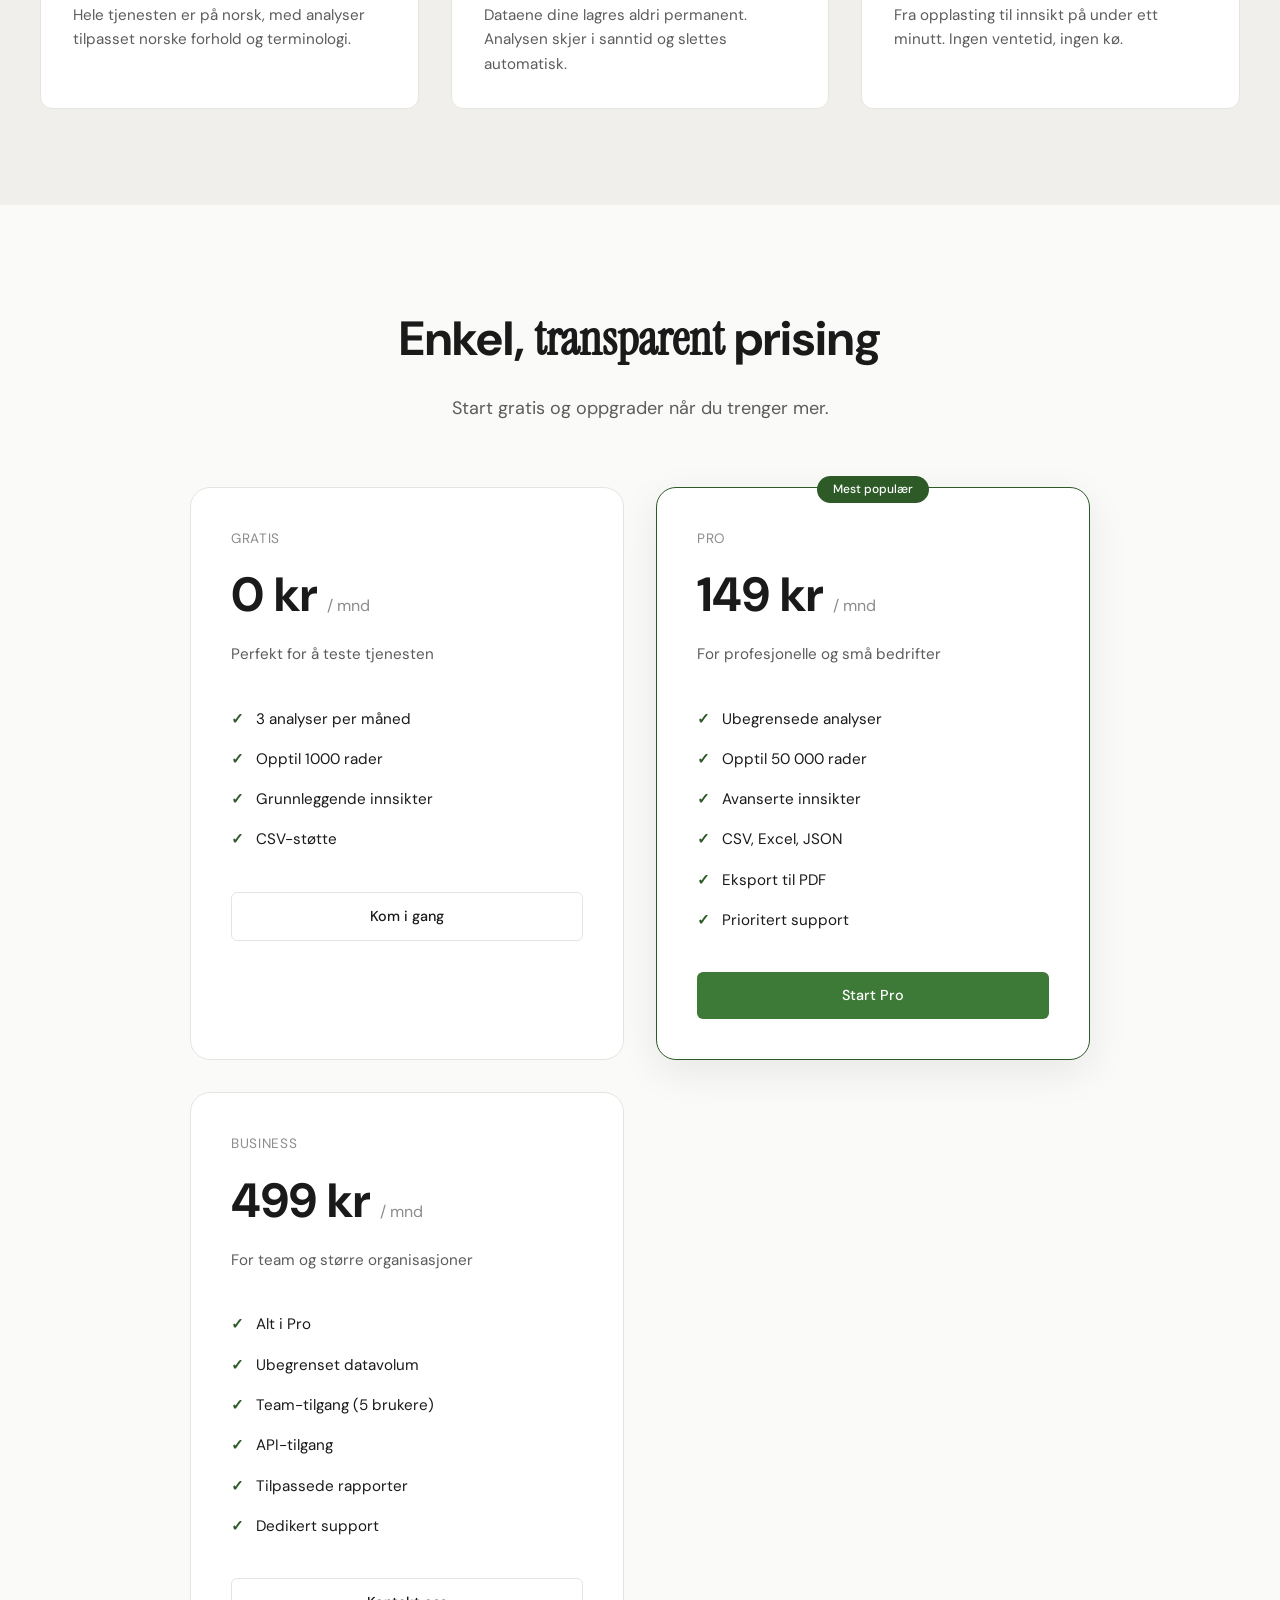
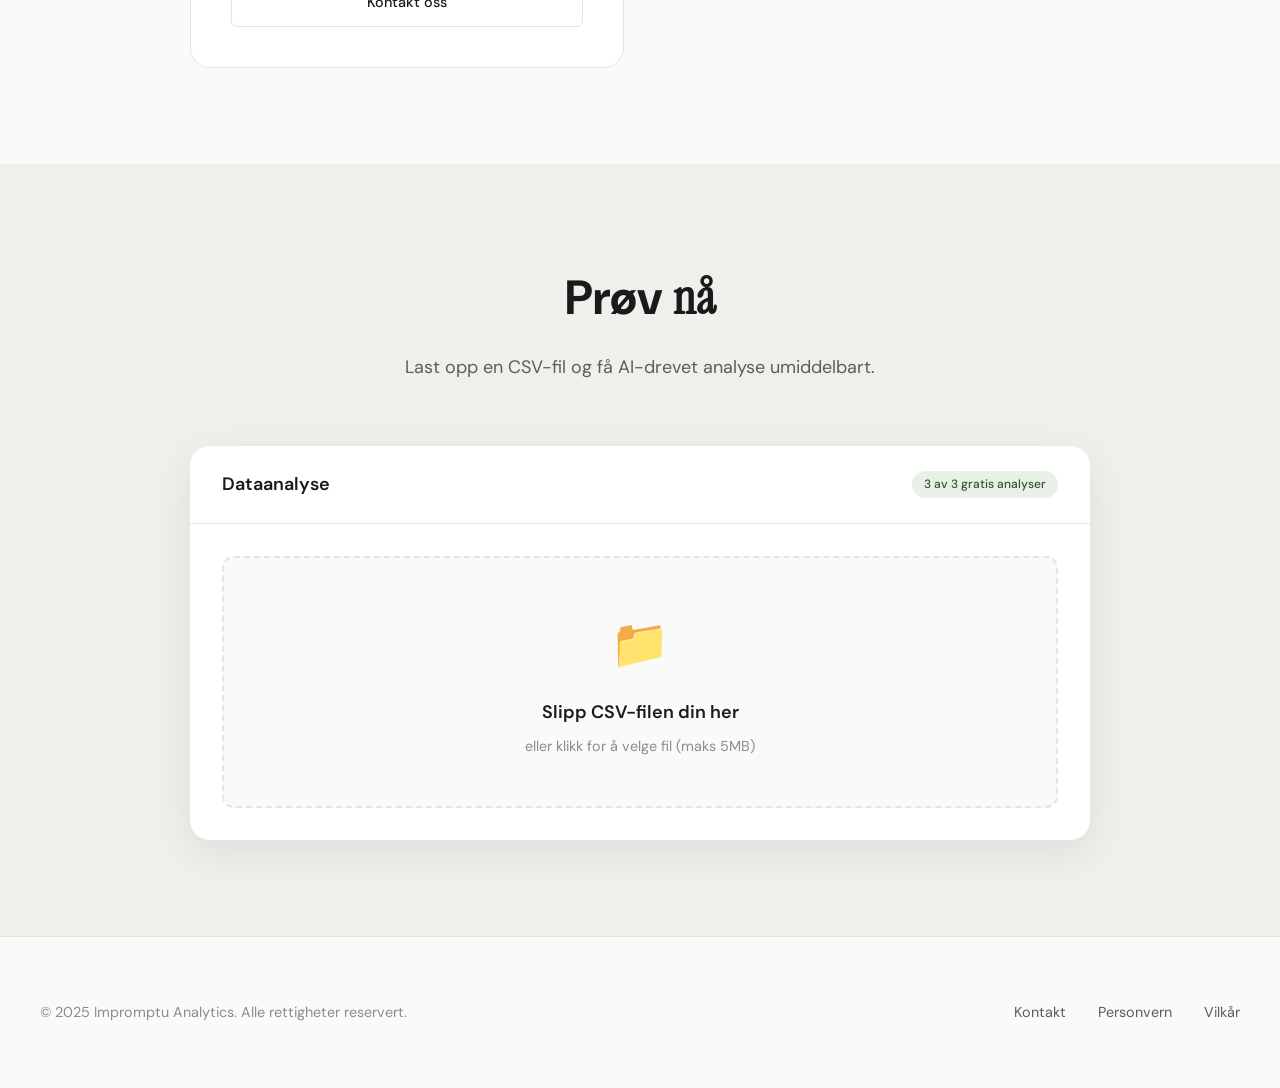
==== commit 2ad4188d: "Legg til datahistorie-motor: pipeline, komponentbibliotek og to historier Tre lag: Python-datalag me" ====
--- a/index.html
+++ b/index.html
@@ -792,6 +792,7 @@
                 <a href="#features">Funksjoner</a>
                 <a href="#pricing">Priser</a>
                 <a href="#app">Analyser</a>
+                <a href="/historier/">Datahistorier</a>
                 <a href="#app" class="btn btn-primary">Kom i gang</a>
             </div>
         </div>
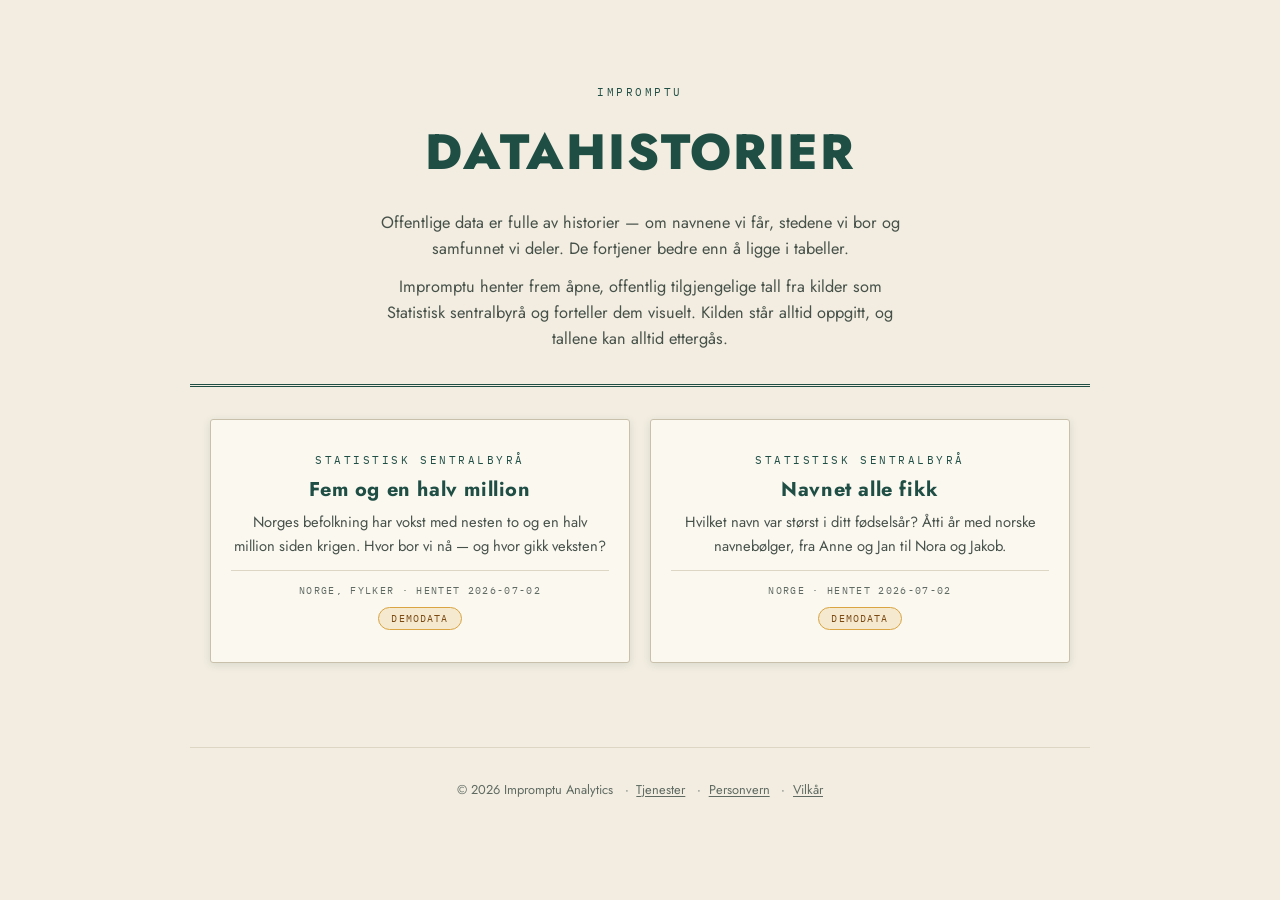
==== commit 9f395ad1: "Reposisjoner forsiden: datahistorie-galleriet er nå inngangen Forsiden er ikke lenger salgsside — de" ====
--- a/index.html
+++ b/index.html
@@ -1,1300 +1,155 @@
 <!DOCTYPE html>
 <html lang="no">
 <head>
-    <meta charset="UTF-8">
-    <meta name="viewport" content="width=device-width, initial-scale=1.0">
-    <title>Impromptu Analytics - Datainnsikt</title>
-    <meta name="description" content="Få profesjonelle datainnsikter på sekunder. Last opp dine data, så vil vi analysere mønstre, trender og muligheter.">
-    
-    <!-- Fonts -->
-    <link rel="preconnect" href="https://fonts.googleapis.com">
-    <link rel="preconnect" href="https://fonts.gstatic.com" crossorigin>
-    <link href="https://fonts.googleapis.com/css2?family=DM+Sans:ital,opsz,wght@0,9..40,400;0,9..40,500;0,9..40,700;1,9..40,400&family=Instrument+Serif:ital@0;1&display=swap" rel="stylesheet">
-    
-    <style>
-        :root {
-            --bg-primary: #FAFAF8;
-            --bg-secondary: #F0EFEB;
-            --bg-card: #FFFFFF;
-            --text-primary: #1A1A1A;
-            --text-secondary: #5C5C5C;
-            --text-muted: #8C8C8C;
-            --accent: #2D5A27;
-            --accent-light: #4A7C43;
-            --accent-bg: #E8F0E7;
-            --border: #E5E5E0;
-            --error: #B54B4B;
-            --success: #2D5A27;
-            --shadow-sm: 0 1px 2px rgba(0,0,0,0.04);
-            --shadow-md: 0 4px 12px rgba(0,0,0,0.06);
-            --shadow-lg: 0 12px 40px rgba(0,0,0,0.08);
-            --radius-sm: 6px;
-            --radius-md: 12px;
-            --radius-lg: 20px;
-        }
-        
-        * {
-            margin: 0;
-            padding: 0;
-            box-sizing: border-box;
-        }
-        
-        html {
-            scroll-behavior: smooth;
-        }
-        
-        body {
-            font-family: 'DM Sans', sans-serif;
-            background: var(--bg-primary);
-            color: var(--text-primary);
-            line-height: 1.6;
-            overflow-x: hidden;
-        }
-        
-        .serif {
-            font-family: 'Instrument Serif', serif;
-        }
-        
-        /* Navigation */
-        nav {
-            position: fixed;
-            top: 0;
-            left: 0;
-            right: 0;
-            z-index: 100;
-            padding: 1rem 2rem;
-            background: rgba(250, 250, 248, 0.9);
-            backdrop-filter: blur(20px);
-            border-bottom: 1px solid var(--border);
-        }
-        
-        .nav-inner {
-            max-width: 1200px;
-            margin: 0 auto;
-            display: flex;
-            justify-content: space-between;
-            align-items: center;
-        }
-        
-        .logo {
-            font-size: 1.25rem;
-            font-weight: 700;
-            color: var(--text-primary);
-            text-decoration: none;
-            display: flex;
-            align-items: center;
-            gap: 0.5rem;
-        }
-        
-        .logo-mark {
-            width: 32px;
-            height: 32px;
-            background: var(--accent);
-            border-radius: var(--radius-sm);
-            display: flex;
-            align-items: center;
-            justify-content: center;
-            color: white;
-            font-weight: 700;
-        }
-        
-        .nav-links {
-            display: flex;
-            gap: 2rem;
-            align-items: center;
-        }
-        
-        .nav-links a {
-            text-decoration: none;
-            color: var(--text-secondary);
-            font-size: 0.9rem;
-            transition: color 0.2s;
-        }
-        
-        .nav-links a:hover {
-            color: var(--text-primary);
-        }
-        
-        .btn {
-            display: inline-flex;
-            align-items: center;
-            gap: 0.5rem;
-            padding: 0.75rem 1.5rem;
-            border-radius: var(--radius-sm);
-            font-size: 0.9rem;
-            font-weight: 500;
-            text-decoration: none;
-            cursor: pointer;
-            border: none;
-            transition: all 0.2s;
-        }
-        
-        .btn-primary {
-            background: #3D7A37;
-            color: white;
-        }
-        
-        .btn-primary:hover {
-            background: var(--accent-light);
-            transform: translateY(-1px);
-            box-shadow: var(--shadow-md);
-        }
-        
-        .btn-secondary {
-            background: var(--bg-card);
-            color: var(--text-primary);
-            border: 1px solid var(--border);
-        }
-        
-        .btn-secondary:hover {
-            background: var(--bg-secondary);
-        }
-        
-        /* Hero Section */
-        .hero {
-            min-height: 100vh;
-            padding: 8rem 2rem 4rem;
-            display: flex;
-            align-items: center;
-            position: relative;
-            overflow: hidden;
-        }
-        
-        .hero::before {
-            content: '';
-            position: absolute;
-            top: -50%;
-            right: -20%;
-            width: 80%;
-            height: 150%;
-            background: radial-gradient(ellipse at center, var(--accent-bg) 0%, transparent 70%);
-            opacity: 0.5;
-            pointer-events: none;
-        }
-        
-        .hero-inner {
-            max-width: 1200px;
-            margin: 0 auto;
-            display: grid;
-            grid-template-columns: 1fr 1fr;
-            gap: 4rem;
-            align-items: center;
-            position: relative;
-        }
-        
-        .hero-content h1 {
-            font-size: clamp(2.5rem, 5vw, 4rem);
-            line-height: 1.1;
-            margin-bottom: 1.5rem;
-            letter-spacing: -0.02em;
-        }
-        
-        .hero-content h1 .serif {
-            font-weight: 400;
-            font-style: italic;
-        }
-        
-        .hero-content p {
-            font-size: 1.125rem;
-            color: var(--text-secondary);
-            margin-bottom: 2rem;
-            max-width: 480px;
-        }
-        
-        .hero-cta {
-            display: flex;
-            gap: 1rem;
-            flex-wrap: wrap;
-        }
-        
-        .hero-visual {
-            position: relative;
-        }
-        
-        .hero-card {
-            background: var(--bg-card);
-            border-radius: var(--radius-lg);
-            padding: 2rem;
-            box-shadow: var(--shadow-lg);
-            border: 1px solid var(--border);
-            animation: float 6s ease-in-out infinite;
-        }
-        
-        @keyframes float {
-            0%, 100% { transform: translateY(0); }
-            50% { transform: translateY(-10px); }
-        }
-        
-        .hero-card-header {
-            display: flex;
-            justify-content: space-between;
-            align-items: center;
-            margin-bottom: 1.5rem;
-        }
-        
-        .hero-card-title {
-            font-size: 0.85rem;
-            color: var(--text-muted);
-            text-transform: uppercase;
-            letter-spacing: 0.05em;
-        }
-        
-        .badge {
-            background: var(--accent-bg);
-            color: var(--accent);
-            padding: 0.25rem 0.75rem;
-            border-radius: 999px;
-            font-size: 0.75rem;
-            font-weight: 500;
-        }
-        
-        .metric-grid {
-            display: grid;
-            grid-template-columns: repeat(2, 1fr);
-            gap: 1.5rem;
-        }
-        
-        .metric {
-            padding: 1rem;
-            background: var(--bg-secondary);
-            border-radius: var(--radius-md);
-        }
-        
-        .metric-value {
-            font-size: 1.75rem;
-            font-weight: 700;
-            color: var(--accent);
-        }
-        
-        .metric-label {
-            font-size: 0.8rem;
-            color: var(--text-muted);
-            margin-top: 0.25rem;
-        }
-        
-        /* Features Section */
-        .features {
-            padding: 6rem 2rem;
-            background: var(--bg-secondary);
-        }
-        
-        .section-inner {
-            max-width: 1200px;
-            margin: 0 auto;
-        }
-        
-        .section-header {
-            text-align: center;
-            margin-bottom: 4rem;
-        }
-        
-        .section-header h2 {
-            font-size: clamp(2rem, 4vw, 3rem);
-            margin-bottom: 1rem;
-        }
-        
-        .section-header p {
-            color: var(--text-secondary);
-            font-size: 1.125rem;
-            max-width: 600px;
-            margin: 0 auto;
-        }
-        
-        .features-grid {
-            display: grid;
-            grid-template-columns: repeat(auto-fit, minmax(300px, 1fr));
-            gap: 2rem;
-        }
-        
-        .feature-card {
-            background: var(--bg-card);
-            padding: 2rem;
-            border-radius: var(--radius-md);
-            border: 1px solid var(--border);
-            transition: transform 0.3s, box-shadow 0.3s;
-        }
-        
-        .feature-card:hover {
-            transform: translateY(-4px);
-            box-shadow: var(--shadow-md);
-        }
-        
-        .feature-icon {
-            width: 48px;
-            height: 48px;
-            background: var(--accent-bg);
-            border-radius: var(--radius-sm);
-            display: flex;
-            align-items: center;
-            justify-content: center;
-            margin-bottom: 1.25rem;
-            font-size: 1.5rem;
-        }
-        
-        .feature-card h3 {
-            font-size: 1.125rem;
-            margin-bottom: 0.75rem;
-        }
-        
-        .feature-card p {
-            color: var(--text-secondary);
-            font-size: 0.95rem;
-        }
-        
-        /* Pricing Section */
-        .pricing {
-            padding: 6rem 2rem;
-        }
-        
-        .pricing-grid {
-            display: grid;
-            grid-template-columns: repeat(auto-fit, minmax(280px, 1fr));
-            gap: 2rem;
-            max-width: 900px;
-            margin: 0 auto;
-        }
-        
-        .pricing-card {
-            background: var(--bg-card);
-            padding: 2.5rem;
-            border-radius: var(--radius-lg);
-            border: 1px solid var(--border);
-            position: relative;
-        }
-        
-        .pricing-card.featured {
-            border-color: var(--accent);
-            box-shadow: var(--shadow-lg);
-        }
-        
-        .pricing-card.featured::before {
-            content: 'Mest populær';
-            position: absolute;
-            top: -12px;
-            left: 50%;
-            transform: translateX(-50%);
-            background: var(--accent);
-            color: white;
-            padding: 0.25rem 1rem;
-            border-radius: 999px;
-            font-size: 0.75rem;
-            font-weight: 500;
-        }
-        
-        .pricing-tier {
-            font-size: 0.85rem;
-            color: var(--text-muted);
-            text-transform: uppercase;
-            letter-spacing: 0.05em;
-            margin-bottom: 0.5rem;
-        }
-        
-        .pricing-price {
-            font-size: 3rem;
-            font-weight: 700;
-            margin-bottom: 0.5rem;
-        }
-        
-        .pricing-price span {
-            font-size: 1rem;
-            font-weight: 400;
-            color: var(--text-muted);
-        }
-        
-        .pricing-desc {
-            color: var(--text-secondary);
-            margin-bottom: 2rem;
-            font-size: 0.95rem;
-        }
-        
-        .pricing-features {
-            list-style: none;
-            margin-bottom: 2rem;
-        }
-        
-        .pricing-features li {
-            padding: 0.5rem 0;
-            display: flex;
-            align-items: center;
-            gap: 0.75rem;
-            font-size: 0.95rem;
-        }
-        
-        .pricing-features li::before {
-            content: '✓';
-            color: var(--accent);
-            font-weight: 700;
-        }
-        
-        .pricing-card .btn {
-            width: 100%;
-            justify-content: center;
-        }
-        
-        /* App Section */
-        .app-section {
-            padding: 6rem 2rem;
-            background: var(--bg-secondary);
-        }
-        
-        #app-container {
-            max-width: 900px;
-            margin: 0 auto;
-            background: var(--bg-card);
-            border-radius: var(--radius-lg);
-            box-shadow: var(--shadow-lg);
-            overflow: hidden;
-        }
-        
-        .app-header {
-            padding: 1.5rem 2rem;
-            border-bottom: 1px solid var(--border);
-            display: flex;
-            justify-content: space-between;
-            align-items: center;
-        }
-        
-        .app-title {
-            font-size: 1.125rem;
-            font-weight: 600;
-        }
-        
-        .app-body {
-            padding: 2rem;
-        }
-        
-        /* Upload Zone */
-        .upload-zone {
-            border: 2px dashed var(--border);
-            border-radius: var(--radius-md);
-            padding: 3rem 2rem;
-            text-align: center;
-            cursor: pointer;
-            transition: all 0.3s;
-            background: var(--bg-primary);
-        }
-        
-        .upload-zone:hover {
-            border-color: var(--accent);
-            background: var(--accent-bg);
-        }
-        
-        .upload-zone.dragover {
-            border-color: var(--accent);
-            background: var(--accent-bg);
-            transform: scale(1.01);
-        }
-        
-        .upload-icon {
-            font-size: 3rem;
-            margin-bottom: 1rem;
-        }
-        
-        .upload-title {
-            font-size: 1.125rem;
-            font-weight: 600;
-            margin-bottom: 0.5rem;
-        }
-        
-        .upload-subtitle {
-            color: var(--text-muted);
-            font-size: 0.9rem;
-        }
-        
-        .file-input {
-            display: none;
-        }
-        
-        /* Data Preview */
-        .data-preview {
-            margin-top: 2rem;
-            display: none;
-        }
-        
-        .data-preview.active {
-            display: block;
-        }
-        
-        .preview-header {
-            display: flex;
-            justify-content: space-between;
-            align-items: center;
-            margin-bottom: 1rem;
-        }
-        
-        .preview-title {
-            font-weight: 600;
-        }
-        
-        .preview-meta {
-            color: var(--text-muted);
-            font-size: 0.85rem;
-        }
-        
-        .data-table-container {
-            overflow-x: auto;
-            border: 1px solid var(--border);
-            border-radius: var(--radius-sm);
-            max-height: 300px;
-        }
-        
-        .data-table {
-            width: 100%;
-            border-collapse: collapse;
-            font-size: 0.85rem;
-        }
-        
-        .data-table th,
-        .data-table td {
-            padding: 0.75rem 1rem;
-            text-align: left;
-            border-bottom: 1px solid var(--border);
-            white-space: nowrap;
-        }
-        
-        .data-table th {
-            background: var(--bg-secondary);
-            font-weight: 600;
-            position: sticky;
-            top: 0;
-        }
-        
-        .data-table tr:hover {
-            background: var(--bg-primary);
-        }
-        
-        /* Analysis Controls */
-        .analysis-controls {
-            margin-top: 2rem;
-            padding: 1.5rem;
-            background: var(--bg-primary);
-            border-radius: var(--radius-md);
-            display: none;
-        }
-        
-        .analysis-controls.active {
-            display: block;
-        }
-        
-        .control-group {
-            margin-bottom: 1.5rem;
-        }
-        
-        .control-label {
-            font-size: 0.85rem;
-            font-weight: 500;
-            margin-bottom: 0.5rem;
-            display: block;
-        }
-        
-        .control-input {
-            width: 100%;
-            padding: 0.75rem 1rem;
-            border: 1px solid var(--border);
-            border-radius: var(--radius-sm);
-            font-size: 0.95rem;
-            font-family: inherit;
-            background: var(--bg-card);
-            transition: border-color 0.2s;
-        }
-        
-        .control-input:focus {
-            outline: none;
-            border-color: var(--accent);
-        }
-        
-        textarea.control-input {
-            resize: vertical;
-            min-height: 80px;
-        }
-        
-        /* Analysis Results */
-        .analysis-results {
-            margin-top: 2rem;
-            display: none;
-        }
-        
-        .analysis-results.active {
-            display: block;
-        }
-        
-        .results-header {
-            display: flex;
-            justify-content: space-between;
-            align-items: center;
-            margin-bottom: 1.5rem;
-        }
-        
-        .results-title {
-            font-size: 1.25rem;
-            font-weight: 600;
-        }
-        
-        .results-content {
-            background: var(--bg-primary);
-            border-radius: var(--radius-md);
-            padding: 2rem;
-            border: 1px solid var(--border);
-        }
-        
-        .results-content h3 {
-            font-size: 1.1rem;
-            margin: 1.5rem 0 0.75rem;
-            color: var(--accent);
-        }
-        
-        .results-content h3:first-child {
-            margin-top: 0;
-        }
-        
-        .results-content p {
-            margin-bottom: 1rem;
-            color: var(--text-secondary);
-        }
-        
-        .results-content ul {
-            margin: 0.5rem 0 1rem 1.5rem;
-            color: var(--text-secondary);
-        }
-        
-        .results-content li {
-            margin-bottom: 0.5rem;
-        }
-        
-        /* Loading State */
-        .loading {
-            display: flex;
-            flex-direction: column;
-            align-items: center;
-            justify-content: center;
-            padding: 3rem;
-            text-align: center;
-        }
-        
-        .loading-spinner {
-            width: 48px;
-            height: 48px;
-            border: 3px solid var(--border);
-            border-top-color: var(--accent);
-            border-radius: 50%;
-            animation: spin 1s linear infinite;
-            margin-bottom: 1rem;
-        }
-        
-        @keyframes spin {
-            to { transform: rotate(360deg); }
-        }
-        
-        .loading-text {
-            color: var(--text-secondary);
-        }
-        
-        /* Footer */
-        footer {
-            padding: 4rem 2rem;
-            border-top: 1px solid var(--border);
-        }
-        
-        .footer-inner {
-            max-width: 1200px;
-            margin: 0 auto;
-            display: flex;
-            justify-content: space-between;
-            align-items: center;
-            flex-wrap: wrap;
-            gap: 2rem;
-        }
-        
-        .footer-copy {
-            color: var(--text-muted);
-            font-size: 0.9rem;
-        }
-        
-        .footer-links {
-            display: flex;
-            gap: 2rem;
-        }
-        
-        .footer-links a {
-            color: var(--text-secondary);
-            text-decoration: none;
-            font-size: 0.9rem;
-        }
-        
-        .footer-links a:hover {
-            color: var(--text-primary);
-        }
-        
-        /* Responsive */
-        @media (max-width: 768px) {
-            .hero-inner {
-                grid-template-columns: 1fr;
-                text-align: center;
-            }
-            
-            .hero-content p {
-                margin-left: auto;
-                margin-right: auto;
-            }
-            
-            .hero-cta {
-                justify-content: center;
-            }
-            
-            .nav-links {
-                display: none;
-            }
-            
-            .pricing-grid {
-                grid-template-columns: 1fr;
-            }
-        }
-        
-        /* Toast Notifications */
-        .toast {
-            position: fixed;
-            bottom: 2rem;
-            right: 2rem;
-            background: var(--text-primary);
-            color: white;
-            padding: 1rem 1.5rem;
-            border-radius: var(--radius-sm);
-            font-size: 0.9rem;
-            transform: translateY(100px);
-            opacity: 0;
-            transition: all 0.3s;
-            z-index: 1000;
-        }
-        
-        .toast.show {
-            transform: translateY(0);
-            opacity: 1;
-        }
-        
-        .toast.error {
-            background: var(--error);
-        }
-        
-        .toast.success {
-            background: var(--success);
-        }
-    </style>
+  <meta charset="UTF-8">
+  <meta name="viewport" content="width=device-width, initial-scale=1.0">
+  <title>Impromptu — datahistorier fra offentlige data</title>
+  <meta name="description" content="Offentlige data, fortalt visuelt. Impromptu gjør åpne, offentlig tilgjengelige tall fra SSB og andre kilder spennende og forståelige.">
+  <link rel="preconnect" href="https://fonts.googleapis.com">
+  <link rel="preconnect" href="https://fonts.gstatic.com" crossorigin>
+  <link href="https://fonts.googleapis.com/css2?family=Jost:ital,wght@0,400;0,500;0,600;0,700;0,800;1,400&family=IBM+Plex+Mono:wght@400;500;600&display=swap" rel="stylesheet">
+  <link rel="stylesheet" href="historier/motor/tokens.css">
+  <style>
+    header {
+      text-align: center;
+      padding: var(--rom-7) var(--rom-4) var(--rom-5);
+      border-bottom: 3px double var(--gran);
+      max-width: var(--maal-bredde);
+      margin: 0 auto;
+    }
+    header h1 {
+      font-size: clamp(2rem, 6.5vw, 3.1rem);
+      font-weight: 800;
+      letter-spacing: .04em;
+      text-transform: uppercase;
+      color: var(--gran);
+      margin: .25em 0 .35em;
+    }
+    .intro {
+      max-width: 54ch;
+      margin: 0 auto;
+      color: var(--blekk-sekundaer);
+    }
+    .intro + .intro { margin-top: var(--rom-3); }
+
+    .galleri {
+      max-width: var(--maal-bredde);
+      margin: var(--rom-5) auto var(--rom-7);
+      padding: 0 var(--rom-4);
+      display: grid;
+      grid-template-columns: repeat(auto-fit, minmax(280px, 1fr));
+      gap: var(--rom-4);
+      justify-content: center;
+    }
+    .historie-kort {
+      display: block;
+      text-decoration: none;
+      color: var(--blekk);
+      padding: var(--rom-5) var(--rom-4);
+      text-align: center;
+      transition: transform .15s, box-shadow .15s;
+    }
+    .historie-kort:hover {
+      transform: translateY(-3px);
+      box-shadow: 0 8px 22px var(--skygge);
+    }
+    .historie-kort h2 {
+      font-size: 1.25rem;
+      font-weight: 700;
+      letter-spacing: .03em;
+      color: var(--gran);
+      margin: var(--rom-2) 0 var(--rom-2);
+      line-height: 1.3;
+    }
+    .historie-kort p { font-size: .92rem; color: var(--blekk-sekundaer); }
+    .historie-kort .meta-rad {
+      margin-top: var(--rom-3);
+      padding-top: var(--rom-3);
+      border-top: 1px solid var(--linje-svak);
+    }
+    .historie-kort .demo-merke { margin-top: var(--rom-2); }
+
+    .tom-melding, .feil-melding {
+      grid-column: 1 / -1;
+      text-align: center;
+      color: var(--blekk-dempet);
+      padding: var(--rom-6) 0;
+      font-family: var(--font-mono);
+      font-size: .85rem;
+    }
+
+    footer {
+      text-align: center;
+      padding: var(--rom-5) var(--rom-4) var(--rom-6);
+      border-top: 1px solid var(--linje-svak);
+      max-width: var(--maal-bredde);
+      margin: 0 auto;
+      color: var(--blekk-dempet);
+      font-size: .8rem;
+    }
+    footer a { color: var(--blekk-dempet); }
+    footer .skille { margin: 0 .6em; }
+  </style>
 </head>
 <body>
-    <!-- Navigation -->
-    <nav>
-        <div class="nav-inner">
-            <a href="#" class="logo">
-                <div class="logo-mark">I</div>
-                Impromptu Analytics
-            </a>
-            <div class="nav-links">
-                <a href="#features">Funksjoner</a>
-                <a href="#pricing">Priser</a>
-                <a href="#app">Analyser</a>
-                <a href="/historier/">Datahistorier</a>
-                <a href="#app" class="btn btn-primary">Kom i gang</a>
-            </div>
-        </div>
-    </nav>
-    
-    <!-- Hero Section -->
-    <section class="hero">
-        <div class="hero-inner">
-            <div class="hero-content">
-                <h1>
-                    Datainnsikt på <span class="serif">sekunder</span>
-                </h1>
-                <p>
-                    Last opp din data og la oss analysere mønstre, trender og muligheter. 
-                    Ingen teknisk kunnskap nødvendig – bare innsikt som driver beslutninger.
-                </p>
-                <div class="hero-cta">
-                    <a href="#app" class="btn btn-primary">
-                        Prøv gratis →
-                    </a>
-                    <a href="#features" class="btn btn-secondary">
-                        Se hvordan det fungerer
-                    </a>
-                </div>
-            </div>
-            <div class="hero-visual">
-                <div class="hero-card">
-                    <div class="hero-card-header">
-                        <span class="hero-card-title">Siste analyse</span>
-                        <span class="badge">KI-generert</span>
-                    </div>
-                    <div class="metric-grid">
-                        <div class="metric">
-                            <div class="metric-value">+23%</div>
-                            <div class="metric-label">Vekst identifisert</div>
-                        </div>
-                        <div class="metric">
-                            <div class="metric-value">3</div>
-                            <div class="metric-label">Anomalier funnet</div>
-                        </div>
-                        <div class="metric">
-                            <div class="metric-value">87%</div>
-                            <div class="metric-label">Datakvalitet</div>
-                        </div>
-                        <div class="metric">
-                            <div class="metric-value">12</div>
-                            <div class="metric-label">Anbefalinger</div>
-                        </div>
-                    </div>
-                </div>
-            </div>
-        </div>
-    </section>
-    
-    <!-- Features Section -->
-    <section class="features" id="features">
-        <div class="section-inner">
-            <div class="section-header">
-                <h2>Kraftig analyse, <span class="serif">enkel bruk</span></h2>
-                <p>Alt du trenger for å forstå dataene dine, pakket inn i et intuitivt verktøy.</p>
-            </div>
-            <div class="features-grid">
-                <div class="feature-card">
-                    <div class="feature-icon">📊</div>
-                    <h3>Smart dataanalyse</h3>
-                    <p>Last opp CSV, Excel eller JSON. AI-en vår forstår strukturen automatisk og identifiserer nøkkelmønstre.</p>
-                </div>
-                <div class="feature-card">
-                    <div class="feature-icon">🔍</div>
-                    <h3>Dybdeanalyse</h3>
-                    <p>Få detaljerte innsikter om trender, korrelasjoner, outliers og statistiske mønstre i dataene dine.</p>
-                </div>
-                <div class="feature-card">
-                    <div class="feature-icon">💡</div>
-                    <h3>Handlingsbare anbefalinger</h3>
-                    <p>Ikke bare tall – du får konkrete forslag til hva du bør gjøre basert på funnene.</p>
-                </div>
-                <div class="feature-card">
-                    <div class="feature-icon">🇳🇴</div>
-                    <h3>På norsk</h3>
-                    <p>Hele tjenesten er på norsk, med analyser tilpasset norske forhold og terminologi.</p>
-                </div>
-                <div class="feature-card">
-                    <div class="feature-icon">🔒</div>
-                    <h3>Sikker datahåndtering</h3>
-                    <p>Dataene dine lagres aldri permanent. Analysen skjer i sanntid og slettes automatisk.</p>
-                </div>
-                <div class="feature-card">
-                    <div class="feature-icon">⚡</div>
-                    <h3>Lynrask</h3>
-                    <p>Fra opplasting til innsikt på under ett minutt. Ingen ventetid, ingen kø.</p>
-                </div>
-            </div>
-        </div>
-    </section>
-    
-    <!-- Pricing Section -->
-    <section class="pricing" id="pricing">
-        <div class="section-inner">
-            <div class="section-header">
-                <h2>Enkel, <span class="serif">transparent</span> prising</h2>
-                <p>Start gratis og oppgrader når du trenger mer.</p>
-            </div>
-            <div class="pricing-grid">
-                <div class="pricing-card">
-                    <div class="pricing-tier">Gratis</div>
-                    <div class="pricing-price">0 kr <span>/ mnd</span></div>
-                    <p class="pricing-desc">Perfekt for å teste tjenesten</p>
-                    <ul class="pricing-features">
-                        <li>3 analyser per måned</li>
-                        <li>Opptil 1000 rader</li>
-                        <li>Grunnleggende innsikter</li>
-                        <li>CSV-støtte</li>
-                    </ul>
-                    <a href="#app" class="btn btn-secondary">Kom i gang</a>
-                </div>
-                <div class="pricing-card featured">
-                    <div class="pricing-tier">Pro</div>
-                    <div class="pricing-price">149 kr <span>/ mnd</span></div>
-                    <p class="pricing-desc">For profesjonelle og små bedrifter</p>
-                    <ul class="pricing-features">
-                        <li>Ubegrensede analyser</li>
-                        <li>Opptil 50 000 rader</li>
-                        <li>Avanserte innsikter</li>
-                        <li>CSV, Excel, JSON</li>
-                        <li>Eksport til PDF</li>
-                        <li>Prioritert support</li>
-                    </ul>
-                    <a href="#app" class="btn btn-primary">Start Pro</a>
-                </div>
-                <div class="pricing-card">
-                    <div class="pricing-tier">Business</div>
-                    <div class="pricing-price">499 kr <span>/ mnd</span></div>
-                    <p class="pricing-desc">For team og større organisasjoner</p>
-                    <ul class="pricing-features">
-                        <li>Alt i Pro</li>
-                        <li>Ubegrenset datavolum</li>
-                        <li>Team-tilgang (5 brukere)</li>
-                        <li>API-tilgang</li>
-                        <li>Tilpassede rapporter</li>
-                        <li>Dedikert support</li>
-                    </ul>
-                    <a href="mailto:kontakt@impromptu.no" class="btn btn-secondary">Kontakt oss</a>
-                </div>
-            </div>
-        </div>
-    </section>
-    
-    <!-- App Section -->
-    <section class="app-section" id="app">
-        <div class="section-header">
-            <h2>Prøv <span class="serif">nå</span></h2>
-            <p>Last opp en CSV-fil og få AI-drevet analyse umiddelbart.</p>
-        </div>
-        <div id="app-container">
-            <div class="app-header">
-                <span class="app-title">Dataanalyse</span>
-                <span class="badge" id="usage-badge">3 av 3 gratis analyser</span>
-            </div>
-            <div class="app-body">
-                <!-- Upload Zone -->
-                <div class="upload-zone" id="upload-zone">
-                    <div class="upload-icon">📁</div>
-                    <div class="upload-title">Slipp CSV-filen din her</div>
-                    <div class="upload-subtitle">eller klikk for å velge fil (maks 5MB)</div>
-                    <input type="file" class="file-input" id="file-input" accept=".csv">
-                </div>
-                
-                <!-- Data Preview -->
-                <div class="data-preview" id="data-preview">
-                    <div class="preview-header">
-                        <span class="preview-title" id="file-name">data.csv</span>
-                        <span class="preview-meta" id="file-meta">0 rader × 0 kolonner</span>
-                    </div>
-                    <div class="data-table-container">
-                        <table class="data-table" id="data-table">
-                            <thead id="table-head"></thead>
-                            <tbody id="table-body"></tbody>
-                        </table>
-                    </div>
-                </div>
-                
-                <!-- Analysis Controls -->
-                <div class="analysis-controls" id="analysis-controls">
-                    <div class="control-group">
-                        <label class="control-label">Hva vil du vite om dataene dine?</label>
-                        <textarea class="control-input" id="analysis-question" placeholder="F.eks: Hvilke trender ser du i salgsdataene? Er det noen uvanlige mønstre? Hva bør jeg fokusere på?"></textarea>
-                    </div>
-                    <button class="btn btn-primary" id="analyze-btn" style="width: 100%;">
-                        Analyser data →
-                    </button>
-                </div>
-                
-                <!-- Loading State -->
-                <div class="loading" id="loading" style="display: none;">
-                    <div class="loading-spinner"></div>
-                    <div class="loading-text">Analyserer dataene dine...</div>
-                </div>
-                
-                <!-- Results -->
-                <div class="analysis-results" id="analysis-results">
-                    <div class="results-header">
-                        <span class="results-title">Analyseresultat</span>
-                        <button class="btn btn-secondary" id="new-analysis-btn">Ny analyse</button>
-                    </div>
-                    <div class="results-content" id="results-content"></div>
-                </div>
-            </div>
-        </div>
-    </section>
-    
-    <!-- Footer -->
-    <footer>
-        <div class="footer-inner">
-            <div class="footer-copy">
-                © 2025 Impromptu Analytics. Alle rettigheter reservert.
-            </div>
-            <div class="footer-links">
-                <a href="mailto:kontakt@impromptu.no">Kontakt</a>
-                <a href="personvern.html">Personvern</a>
-                <a href="vilkar.html">Vilkår</a>
-            </div>
-        </div>
-    </footer>
-    
-    <!-- Toast -->
-    <div class="toast" id="toast"></div>
-    
-    <script>
-        // State
-        let csvData = null;
-        let csvHeaders = null;
-        let analysesRemaining = 3;
-        
-        // DOM Elements
-        const uploadZone = document.getElementById('upload-zone');
-        const fileInput = document.getElementById('file-input');
-        const dataPreview = document.getElementById('data-preview');
-        const analysisControls = document.getElementById('analysis-controls');
-        const analysisResults = document.getElementById('analysis-results');
-        const loading = document.getElementById('loading');
-        const toast = document.getElementById('toast');
-        
-        // Event Listeners
-        uploadZone.addEventListener('click', () => fileInput.click());
-        uploadZone.addEventListener('dragover', handleDragOver);
-        uploadZone.addEventListener('dragleave', handleDragLeave);
-        uploadZone.addEventListener('drop', handleDrop);
-        fileInput.addEventListener('change', handleFileSelect);
-        document.getElementById('analyze-btn').addEventListener('click', runAnalysis);
-        document.getElementById('new-analysis-btn').addEventListener('click', resetAnalysis);
-        
-        function handleDragOver(e) {
-            e.preventDefault();
-            uploadZone.classList.add('dragover');
-        }
-        
-        function handleDragLeave(e) {
-            e.preventDefault();
-            uploadZone.classList.remove('dragover');
-        }
-        
-        function handleDrop(e) {
-            e.preventDefault();
-            uploadZone.classList.remove('dragover');
-            const file = e.dataTransfer.files[0];
-            if (file) processFile(file);
-        }
-        
-        function handleFileSelect(e) {
-            const file = e.target.files[0];
-            if (file) processFile(file);
-        }
-        
-        function processFile(file) {
-            if (!file.name.endsWith('.csv')) {
-                showToast('Vennligst last opp en CSV-fil', 'error');
-                return;
-            }
-            
-            if (file.size > 5 * 1024 * 1024) {
-                showToast('Filen er for stor. Maks 5MB.', 'error');
-                return;
-            }
-            
-            const reader = new FileReader();
-            reader.onload = (e) => {
-                parseCSV(e.target.result, file.name);
-            };
-            reader.readAsText(file);
-        }
-        
-        function parseCSV(content, fileName) {
-            const lines = content.trim().split('\n');
-            if (lines.length < 2) {
-                showToast('CSV-filen må ha minst én overskriftsrad og én datarad', 'error');
-                return;
-            }
-            
-            csvHeaders = parseCSVLine(lines[0]);
-            csvData = lines.slice(1).map(line => parseCSVLine(line));
-            
-            // Limit preview to 100 rows
-            const previewData = csvData.slice(0, 100);
-            
-            // Update UI
-            document.getElementById('file-name').textContent = fileName;
-            document.getElementById('file-meta').textContent = `${csvData.length} rader × ${csvHeaders.length} kolonner`;
-            
-            // Build table
-            const tableHead = document.getElementById('table-head');
-            const tableBody = document.getElementById('table-body');
-            
-            tableHead.innerHTML = '<tr>' + csvHeaders.map(h => `<th>${escapeHtml(h)}</th>`).join('') + '</tr>';
-            tableBody.innerHTML = previewData.map(row => 
-                '<tr>' + row.map(cell => `<td>${escapeHtml(cell)}</td>`).join('') + '</tr>'
-            ).join('');
-            
-            // Show sections
-            dataPreview.classList.add('active');
-            analysisControls.classList.add('active');
-            analysisResults.classList.remove('active');
-            
-            showToast('Fil lastet! Skriv inn spørsmålet ditt og klikk Analyser.', 'success');
-        }
-        
-        function parseCSVLine(line) {
-            const result = [];
-            let current = '';
-            let inQuotes = false;
-            
-            for (let i = 0; i < line.length; i++) {
-                const char = line[i];
-                
-                if (char === '"') {
-                    inQuotes = !inQuotes;
-                } else if ((char === ',' || char === ';') && !inQuotes) {
-                    result.push(current.trim());
-                    current = '';
-                } else {
-                    current += char;
-                }
-            }
-            result.push(current.trim());
-            
-            return result;
-        }
-        
-        function escapeHtml(text) {
-            const div = document.createElement('div');
-            div.textContent = text || '';
-            return div.innerHTML;
-        }
-        
-        async function runAnalysis() {
-            const question = document.getElementById('analysis-question').value.trim();
-            
-            if (!question) {
-                showToast('Skriv inn et spørsmål om dataene dine', 'error');
-                return;
-            }
-            
-            if (analysesRemaining <= 0) {
-                showToast('Du har brukt alle gratis analyser. Oppgrader til Pro for ubegrenset tilgang.', 'error');
-                return;
-            }
-            
-            // Show loading
-            loading.style.display = 'flex';
-            analysisControls.classList.remove('active');
-            
-            try {
-                // Prepare data summary for analysis
-                const dataSummary = prepareDataSummary();
-                
-                // Call AI API
-                const analysis = await callAI(dataSummary, question);
-                
-                // Update remaining analyses
-                analysesRemaining--;
-                document.getElementById('usage-badge').textContent = `${analysesRemaining} av 3 gratis analyser`;
-                
-                // Show results
-                document.getElementById('results-content').innerHTML = formatAnalysis(analysis);
-                loading.style.display = 'none';
-                analysisResults.classList.add('active');
-                
-                showToast('Analyse fullført!', 'success');
-                
-            } catch (error) {
-                loading.style.display = 'none';
-                analysisControls.classList.add('active');
-                showToast('Noe gikk galt. Prøv igjen.', 'error');
-                console.error(error);
-            }
-        }
-        
-        function prepareDataSummary() {
-            // Calculate basic statistics
-            const numericColumns = [];
-            const categoricalColumns = [];
-            
-            csvHeaders.forEach((header, idx) => {
-                const values = csvData.map(row => row[idx]).filter(v => v !== '');
-                const numericValues = values.map(v => parseFloat(v.replace(',', '.'))).filter(n => !isNaN(n));
-                
-                if (numericValues.length > values.length * 0.5) {
-                    numericColumns.push({
-                        name: header,
-                        min: Math.min(...numericValues),
-                        max: Math.max(...numericValues),
-                        avg: numericValues.reduce((a, b) => a + b, 0) / numericValues.length,
-                        count: numericValues.length
-                    });
-                } else {
-                    const uniqueValues = [...new Set(values)];
-                    categoricalColumns.push({
-                        name: header,
-                        uniqueCount: uniqueValues.length,
-                        topValues: uniqueValues.slice(0, 10)
-                    });
-                }
-            });
-            
-            // Sample rows
-            const sampleRows = csvData.slice(0, 20);
-            
-            return {
-                headers: csvHeaders,
-                rowCount: csvData.length,
-                columnCount: csvHeaders.length,
-                numericColumns,
-                categoricalColumns,
-                sampleRows
-            };
-        }
-        
-        async function callAI(dataSummary, question) {
-    const response = await fetch('/api/analyze', {
-        method: 'POST',
-        headers: {
-            'Content-Type': 'application/json',
-        },
-        body: JSON.stringify({ dataSummary, question })
-    });
-    
-    if (!response.ok) {
-        throw new Error('Analyse feilet');
+  <header>
+    <div class="eyebrow">Impromptu</div>
+    <h1>Datahistorier</h1>
+    <p class="intro">Offentlige data er fulle av historier — om navnene vi får, stedene
+      vi bor og samfunnet vi deler. De fortjener bedre enn å ligge i tabeller.</p>
+    <p class="intro">Impromptu henter frem åpne, offentlig tilgjengelige tall fra kilder
+      som Statistisk sentralbyrå og forteller dem visuelt. Kilden står alltid oppgitt,
+      og tallene kan alltid ettergås.</p>
+  </header>
+
+  <main class="galleri" id="galleri" aria-label="Alle datahistorier">
+    <p class="tom-melding">Laster historier …</p>
+  </main>
+
+  <footer>
+    © 2026 Impromptu Analytics
+    <span class="skille">·</span><a href="tjenester.html">Tjenester</a>
+    <span class="skille">·</span><a href="personvern.html">Personvern</a>
+    <span class="skille">·</span><a href="vilkar.html">Vilkår</a>
+  </footer>
+
+  <script type="module">
+    /* Galleriet genereres automatisk fra manifest.json — som bygges fra
+       innholdsmappen med pipeline/bygg_manifest.py. */
+    const galleri = document.getElementById("galleri");
+
+    function el(tag, klasse, tekst) {
+      const e = document.createElement(tag);
+      if (klasse) e.className = klasse;
+      if (tekst !== undefined) e.textContent = tekst;
+      return e;
     }
-    
-    const data = await response.json();
-    return data.analysis;
-}
-        
-        function formatAnalysis(text) {
-            // Convert markdown-style formatting to HTML
-            let html = text
-                .replace(/^### (.*$)/gim, '<h3>$1</h3>')
-                .replace(/^## (.*$)/gim, '<h3>$1</h3>')
-                .replace(/^# (.*$)/gim, '<h3>$1</h3>')
-                .replace(/^\*\*(.*)\*\*$/gim, '<h3>$1</h3>')
-                .replace(/\*\*(.*?)\*\*/g, '<strong>$1</strong>')
-                .replace(/\*(.*?)\*/g, '<em>$1</em>')
-                .replace(/^- (.*$)/gim, '<li>$1</li>')
-                .replace(/^(\d+)\. (.*$)/gim, '<li>$2</li>')
-                .replace(/\n\n/g, '</p><p>')
-                .replace(/\n/g, '<br>');
-            
-            // Wrap in paragraph
-            html = '<p>' + html + '</p>';
-            
-            // Fix list formatting
-            html = html.replace(/<\/li><br><li>/g, '</li><li>');
-            html = html.replace(/(<li>.*<\/li>)/s, '<ul>$1</ul>');
-            
-            return html;
-        }
-        
-        function resetAnalysis() {
-            analysisResults.classList.remove('active');
-            analysisControls.classList.add('active');
-            document.getElementById('analysis-question').value = '';
-        }
-        
-        function showToast(message, type = '') {
-            toast.textContent = message;
-            toast.className = 'toast show ' + type;
-            setTimeout(() => {
-                toast.classList.remove('show');
-            }, 3000);
-        }
-        
-        // Smooth scroll for anchor links
-        document.querySelectorAll('a[href^="#"]').forEach(anchor => {
-            anchor.addEventListener('click', function(e) {
-                e.preventDefault();
-                const target = document.querySelector(this.getAttribute('href'));
-                if (target) {
-                    target.scrollIntoView({ behavior: 'smooth', block: 'start' });
-                }
-            });
-        });
-    </script>
+
+    try {
+      const svar = await fetch("historier/innhold/manifest.json");
+      if (!svar.ok) throw new Error(`HTTP ${svar.status}`);
+      const manifest = await svar.json();
+      galleri.replaceChildren();
+
+      if (!manifest.historier?.length) {
+        galleri.appendChild(el("p", "tom-melding",
+          "Ingen historier ennå — legg en mappe i historier/innhold/ og kjør pipeline/bygg_manifest.py"));
+      }
+
+      for (const h of manifest.historier || []) {
+        const kort = el("a", "historie-kort kort-flate");
+        kort.href = `historier/historie.html?id=${encodeURIComponent(h.id)}`;
+        kort.appendChild(el("div", "eyebrow", h.kilde));
+        kort.appendChild(el("h2", null, h.tittel));
+        kort.appendChild(el("p", null, h.beskrivelse));
+        kort.appendChild(el("div", "mono-etikett meta-rad", `${h.geografi} · hentet ${h.dato_hentet}`));
+        if (h.demo) kort.appendChild(el("div", "demo-merke", "Demodata"));
+        galleri.appendChild(kort);
+      }
+    } catch (e) {
+      galleri.replaceChildren(el("p", "feil-melding",
+        `Kunne ikke laste manifest.json (${e.message}). Kjør pipeline/bygg_manifest.py.`));
+    }
+  </script>
 </body>
 </html>
--- a/historier/motor/tokens.css
+++ b/historier/motor/tokens.css
@@ -0,0 +1,131 @@
+/* ============================================================
+   IMPROMPTU DATAHISTORIER — DESIGNTOKENS
+   Wes Anderson-estetikk: varmt papir, granittgrønn, sennep, rose.
+   Symmetri, doble linjer, typografisk presisjon (Jost + IBM Plex Mono).
+   Delt av galleri, historie-mal og alle visualiseringskomponenter.
+   ============================================================ */
+
+:root {
+  /* -- Flater ------------------------------------------------ */
+  --papir: #F2EDE0;        /* sidebakgrunn */
+  --kort: #FBF8F0;         /* kort- og diagramflate */
+  --linje: #C9C0AC;        /* hårlinjer, rammer */
+  --linje-svak: #DDD6C4;   /* gridlinjer i diagrammer (recessiv) */
+
+  /* -- Tekst ------------------------------------------------- */
+  --blekk: #27332D;        /* primærtekst */
+  --blekk-sekundaer: #46514A;
+  --blekk-dempet: #5F6A62; /* aksetekst, etiketter (4.5:1 på kort) */
+
+  /* -- Merkevare (kun kromatikk/pynt, aldri dataserier) ------ */
+  --gran: #1F4E45;         /* overskrifter, rammer, lenker */
+  --sennep: #D9A441;       /* fokusring, små aksenter */
+  --rose: #D9A199;         /* dekorative detaljer */
+  --skygge: rgba(31, 78, 69, .12);
+
+  /* -- Dataserier (kategorisk, validert: kroma, CVD, kontrast)
+        Fast rekkefølge — aldri resirkuler, aldri omfarg ved filter. */
+  --serie-1: #0E7D59;      /* gran-grønn */
+  --serie-2: #A9761B;      /* sennep-oker */
+  --serie-3: #B23A28;      /* teglstein */
+  --serie-4: #3E6CB0;      /* støvblå */
+  --serie-5: #C05A6E;      /* gammelrosa */
+  --serie-6: #8A4A82;      /* plomme */
+
+  /* -- Sekvensiell rampe (kart/magnitude, validert ordinal:
+        monoton lyshet, én kulør, lys ende ≥ 2:1 mot kort) ---- */
+  --rampe-1: #8FB6A6;
+  --rampe-2: #699C88;
+  --rampe-3: #47836D;
+  --rampe-4: #2C6752;
+  --rampe-5: #1A4C3B;
+  --rampe-6: #0F3527;
+
+  /* -- Typografi --------------------------------------------- */
+  --font-sans: 'Jost', 'Avenir Next', 'Futura', sans-serif;
+  --font-mono: 'IBM Plex Mono', 'Menlo', monospace;
+
+  /* -- Avstand (4px-basert) ---------------------------------- */
+  --rom-1: 4px;
+  --rom-2: 8px;
+  --rom-3: 12px;
+  --rom-4: 20px;
+  --rom-5: 32px;
+  --rom-6: 52px;
+  --rom-7: 84px;
+
+  /* -- Form -------------------------------------------------- */
+  --radius: 3px;
+  --maal-bredde: 900px;    /* felles spaltebredde, alltid sentrert */
+  --tekst-bredde: 62ch;
+}
+
+/* ============================================================
+   BASIS
+   ============================================================ */
+
+* { margin: 0; padding: 0; box-sizing: border-box; }
+
+@media (prefers-reduced-motion: reduce) {
+  * { transition: none !important; animation: none !important; }
+}
+
+body {
+  background: var(--papir);
+  color: var(--blekk);
+  font-family: var(--font-sans);
+  font-size: 1.02rem;
+  line-height: 1.6;
+  -webkit-font-smoothing: antialiased;
+}
+
+a { color: var(--gran); text-decoration-thickness: 1px; text-underline-offset: 2px; }
+a:hover { text-decoration-thickness: 2px; }
+
+button:focus-visible, a:focus-visible, input:focus-visible, select:focus-visible {
+  outline: 3px solid var(--sennep);
+  outline-offset: 2px;
+}
+
+/* ============================================================
+   FELLES KROM — brukt av galleri og historie-mal
+   ============================================================ */
+
+.eyebrow {
+  font-family: var(--font-mono);
+  font-size: .66rem;
+  letter-spacing: .24em;
+  text-transform: uppercase;
+  color: var(--gran);
+}
+
+.dobbel-linje { border-bottom: 3px double var(--gran); }
+
+.mono-etikett {
+  font-family: var(--font-mono);
+  font-size: .6rem;
+  letter-spacing: .14em;
+  text-transform: uppercase;
+  color: var(--blekk-dempet);
+}
+
+.kort-flate {
+  background: var(--kort);
+  border: 1px solid var(--linje);
+  border-radius: var(--radius);
+  box-shadow: 0 2px 8px var(--skygge);
+}
+
+/* Demodata-merke — vises kun når meta.demo = true */
+.demo-merke {
+  display: inline-block;
+  font-family: var(--font-mono);
+  font-size: .6rem;
+  letter-spacing: .12em;
+  text-transform: uppercase;
+  color: #7A4A12;
+  background: rgba(217, 164, 65, .18);
+  border: 1px solid var(--sennep);
+  border-radius: 999px;
+  padding: 3px 12px;
+}
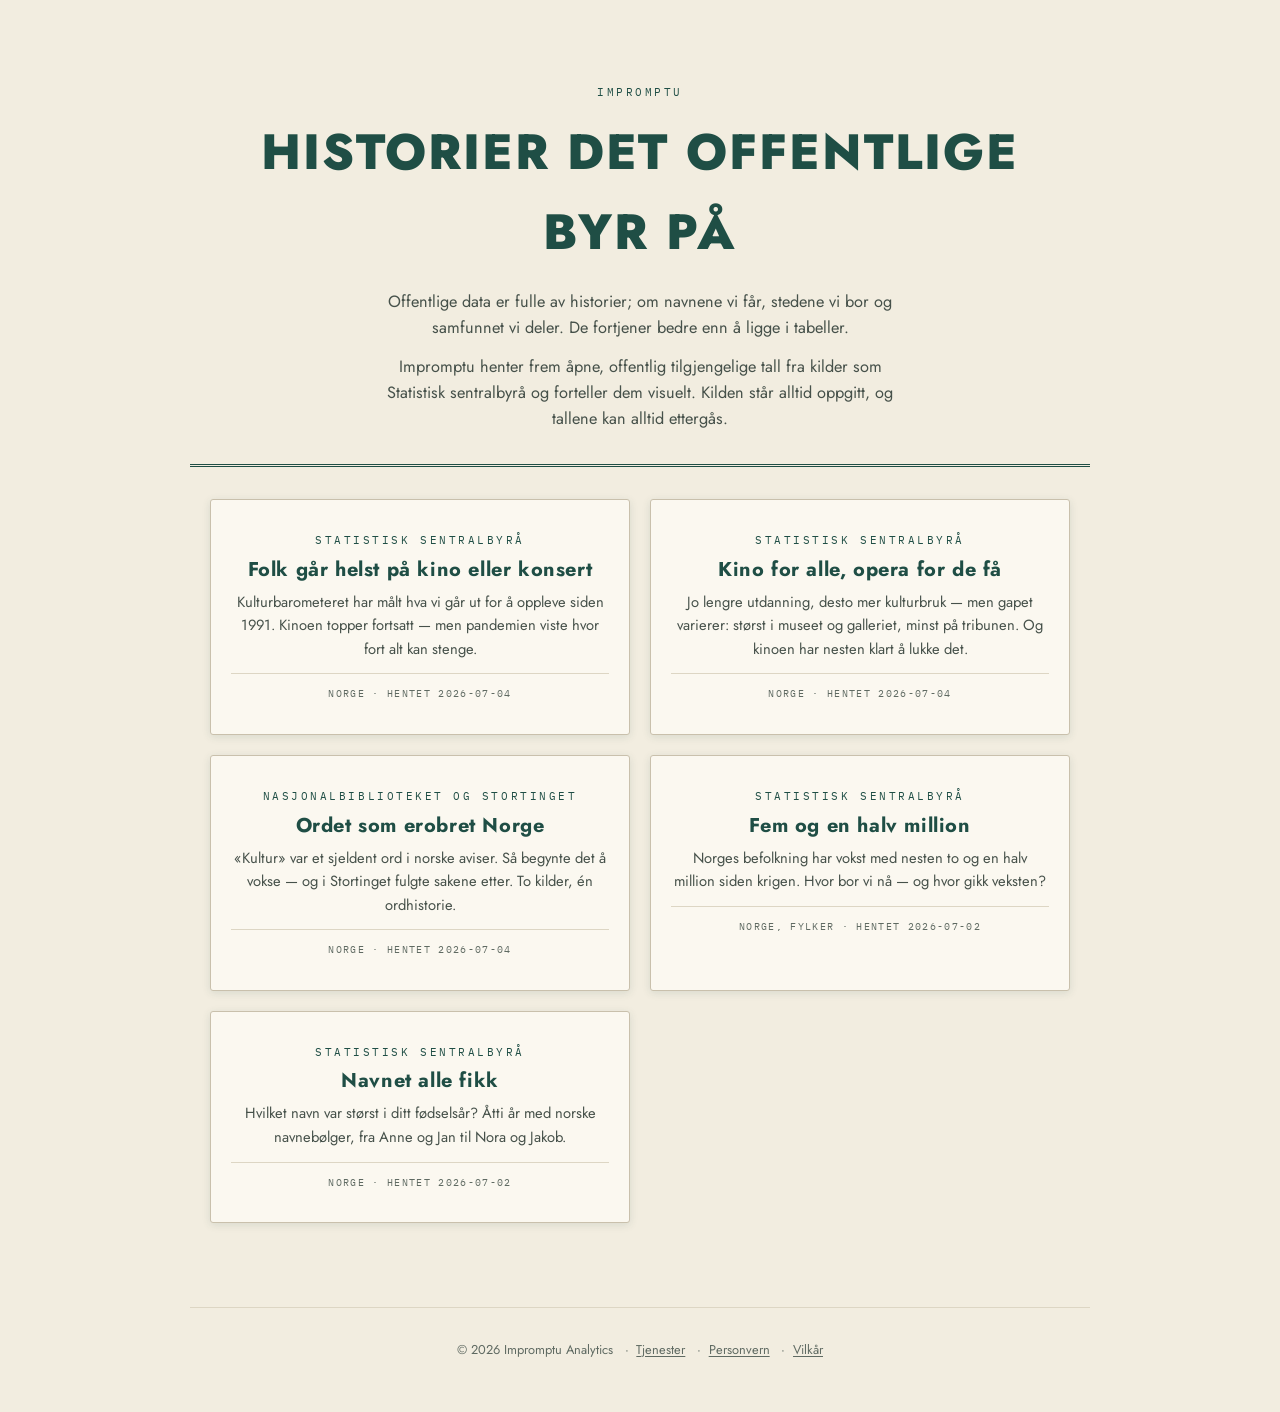
==== commit b17edf0c: "Update index.html" ====
--- a/index.html
+++ b/index.html
@@ -3,7 +3,7 @@
 <head>
   <meta charset="UTF-8">
   <meta name="viewport" content="width=device-width, initial-scale=1.0">
-  <title>Impromptu — datahistorier fra offentlige data</title>
+  <title>Impromptu — historier fra og om offentlige data</title>
   <meta name="description" content="Offentlige data, fortalt visuelt. Impromptu gjør åpne, offentlig tilgjengelige tall fra SSB og andre kilder spennende og forståelige.">
   <link rel="preconnect" href="https://fonts.googleapis.com">
   <link rel="preconnect" href="https://fonts.gstatic.com" crossorigin>
@@ -94,8 +94,8 @@
 <body>
   <header>
     <div class="eyebrow">Impromptu</div>
-    <h1>Datahistorier</h1>
-    <p class="intro">Offentlige data er fulle av historier — om navnene vi får, stedene
+    <h1>Historier det offentlige byr på</h1>
+    <p class="intro">Offentlige data er fulle av historier; om navnene vi får, stedene
       vi bor og samfunnet vi deler. De fortjener bedre enn å ligge i tabeller.</p>
     <p class="intro">Impromptu henter frem åpne, offentlig tilgjengelige tall fra kilder
       som Statistisk sentralbyrå og forteller dem visuelt. Kilden står alltid oppgitt,
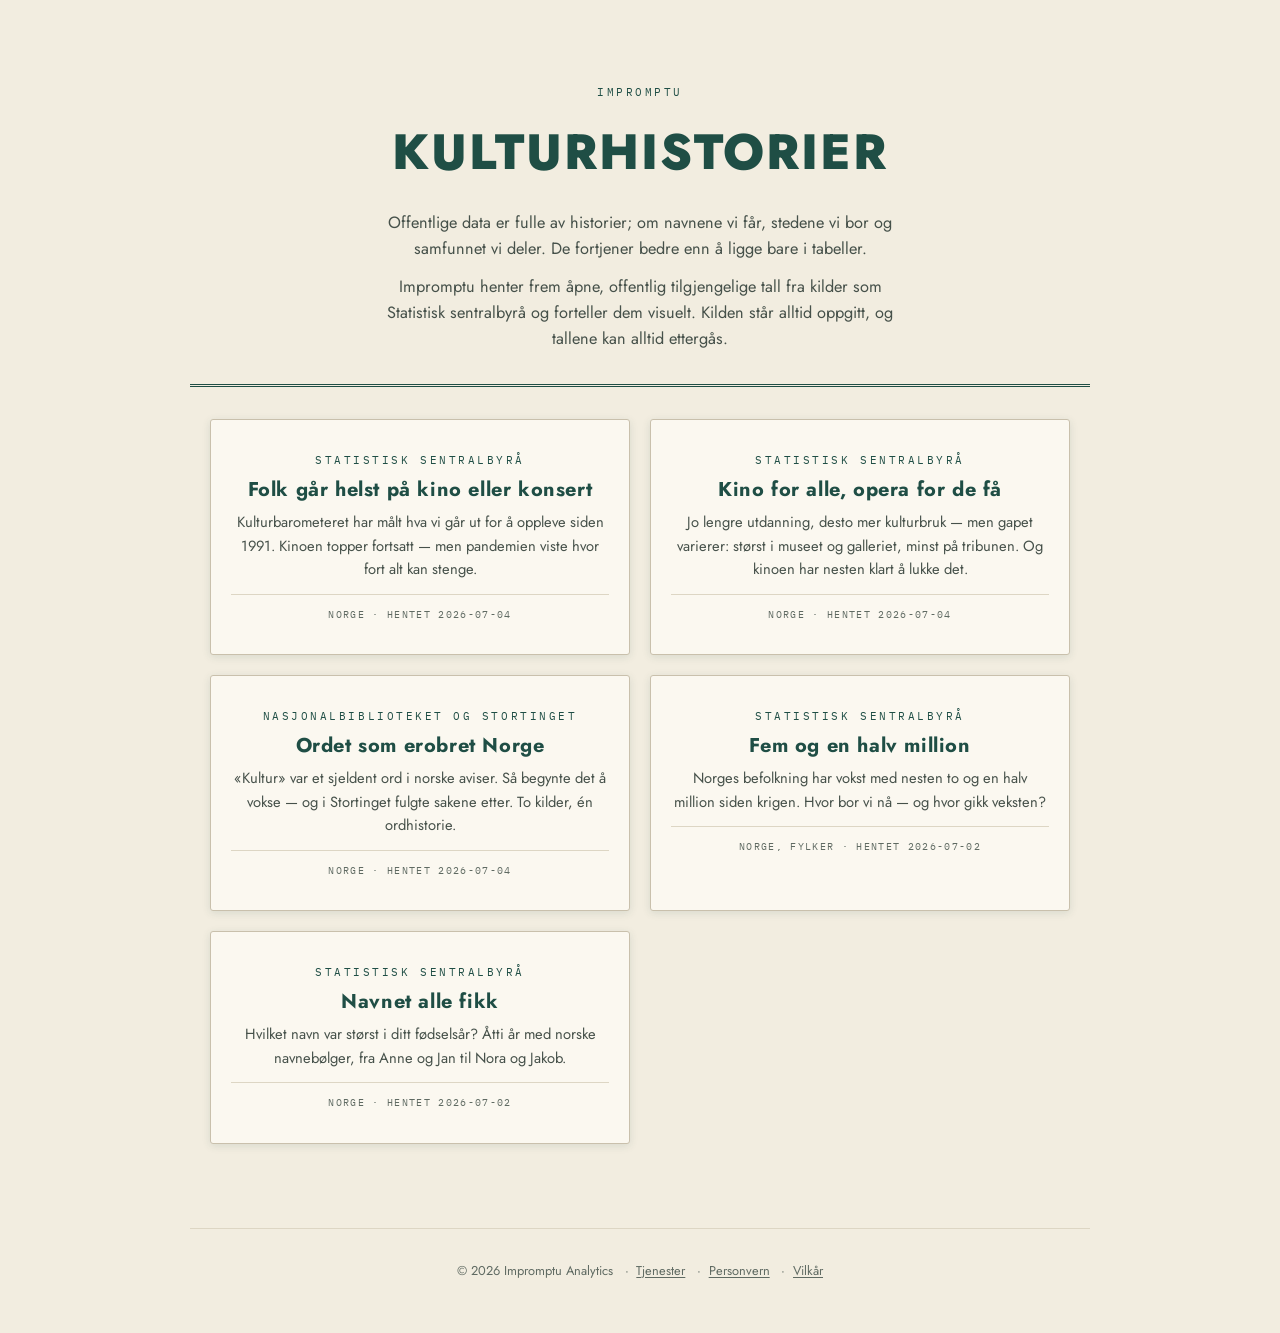
==== commit 06b05b96: "Update title and header text in index.html" ====
--- a/index.html
+++ b/index.html
@@ -3,7 +3,7 @@
 <head>
   <meta charset="UTF-8">
   <meta name="viewport" content="width=device-width, initial-scale=1.0">
-  <title>Impromptu — historier fra og om offentlige data</title>
+  <title>Impromptu: historier fra og om offentlige data</title>
   <meta name="description" content="Offentlige data, fortalt visuelt. Impromptu gjør åpne, offentlig tilgjengelige tall fra SSB og andre kilder spennende og forståelige.">
   <link rel="preconnect" href="https://fonts.googleapis.com">
   <link rel="preconnect" href="https://fonts.gstatic.com" crossorigin>
@@ -94,9 +94,9 @@
 <body>
   <header>
     <div class="eyebrow">Impromptu</div>
-    <h1>Historier det offentlige byr på</h1>
+    <h1>Kulturhistorier</h1>
     <p class="intro">Offentlige data er fulle av historier; om navnene vi får, stedene
-      vi bor og samfunnet vi deler. De fortjener bedre enn å ligge i tabeller.</p>
+      vi bor og samfunnet vi deler. De fortjener bedre enn å ligge bare i tabeller.</p>
     <p class="intro">Impromptu henter frem åpne, offentlig tilgjengelige tall fra kilder
       som Statistisk sentralbyrå og forteller dem visuelt. Kilden står alltid oppgitt,
       og tallene kan alltid ettergås.</p>
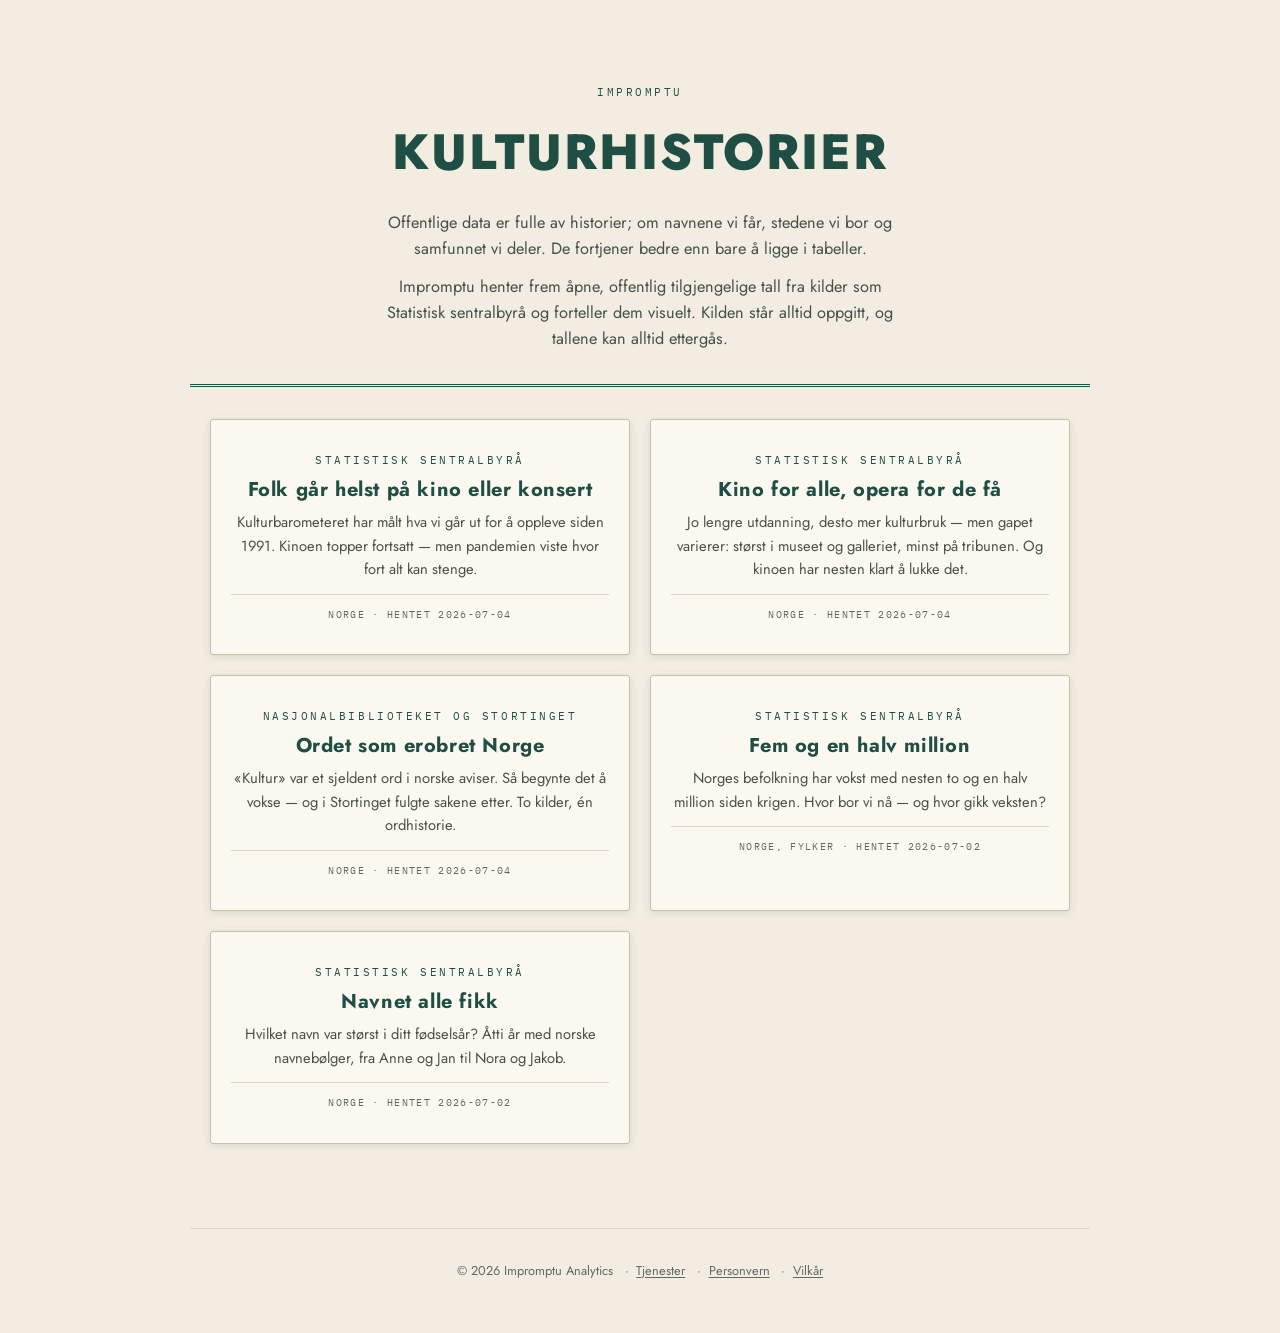
==== commit 17fc7d2b: "Fix wording in introductory paragraph" ====
--- a/index.html
+++ b/index.html
@@ -96,7 +96,7 @@
     <div class="eyebrow">Impromptu</div>
     <h1>Kulturhistorier</h1>
     <p class="intro">Offentlige data er fulle av historier; om navnene vi får, stedene
-      vi bor og samfunnet vi deler. De fortjener bedre enn å ligge bare i tabeller.</p>
+      vi bor og samfunnet vi deler. De fortjener bedre enn bare å ligge i tabeller.</p>
     <p class="intro">Impromptu henter frem åpne, offentlig tilgjengelige tall fra kilder
       som Statistisk sentralbyrå og forteller dem visuelt. Kilden står alltid oppgitt,
       og tallene kan alltid ettergås.</p>
